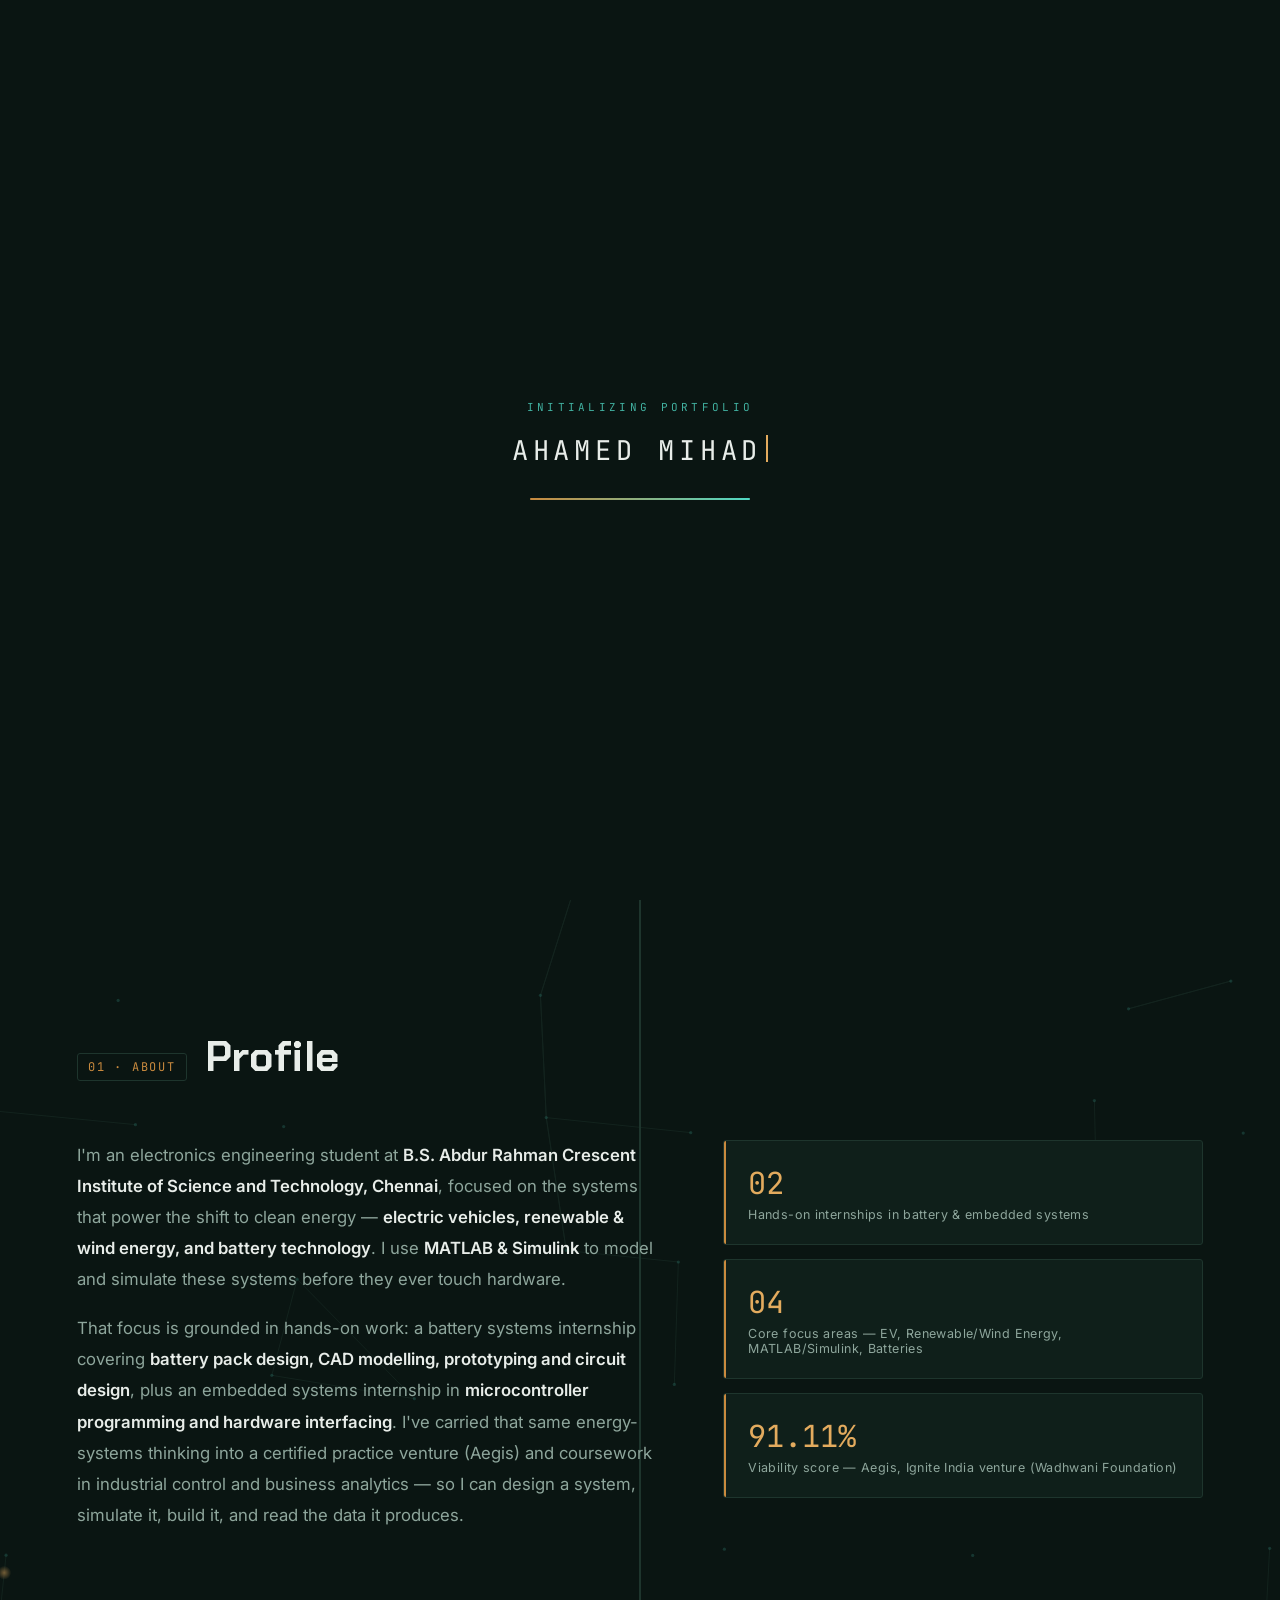
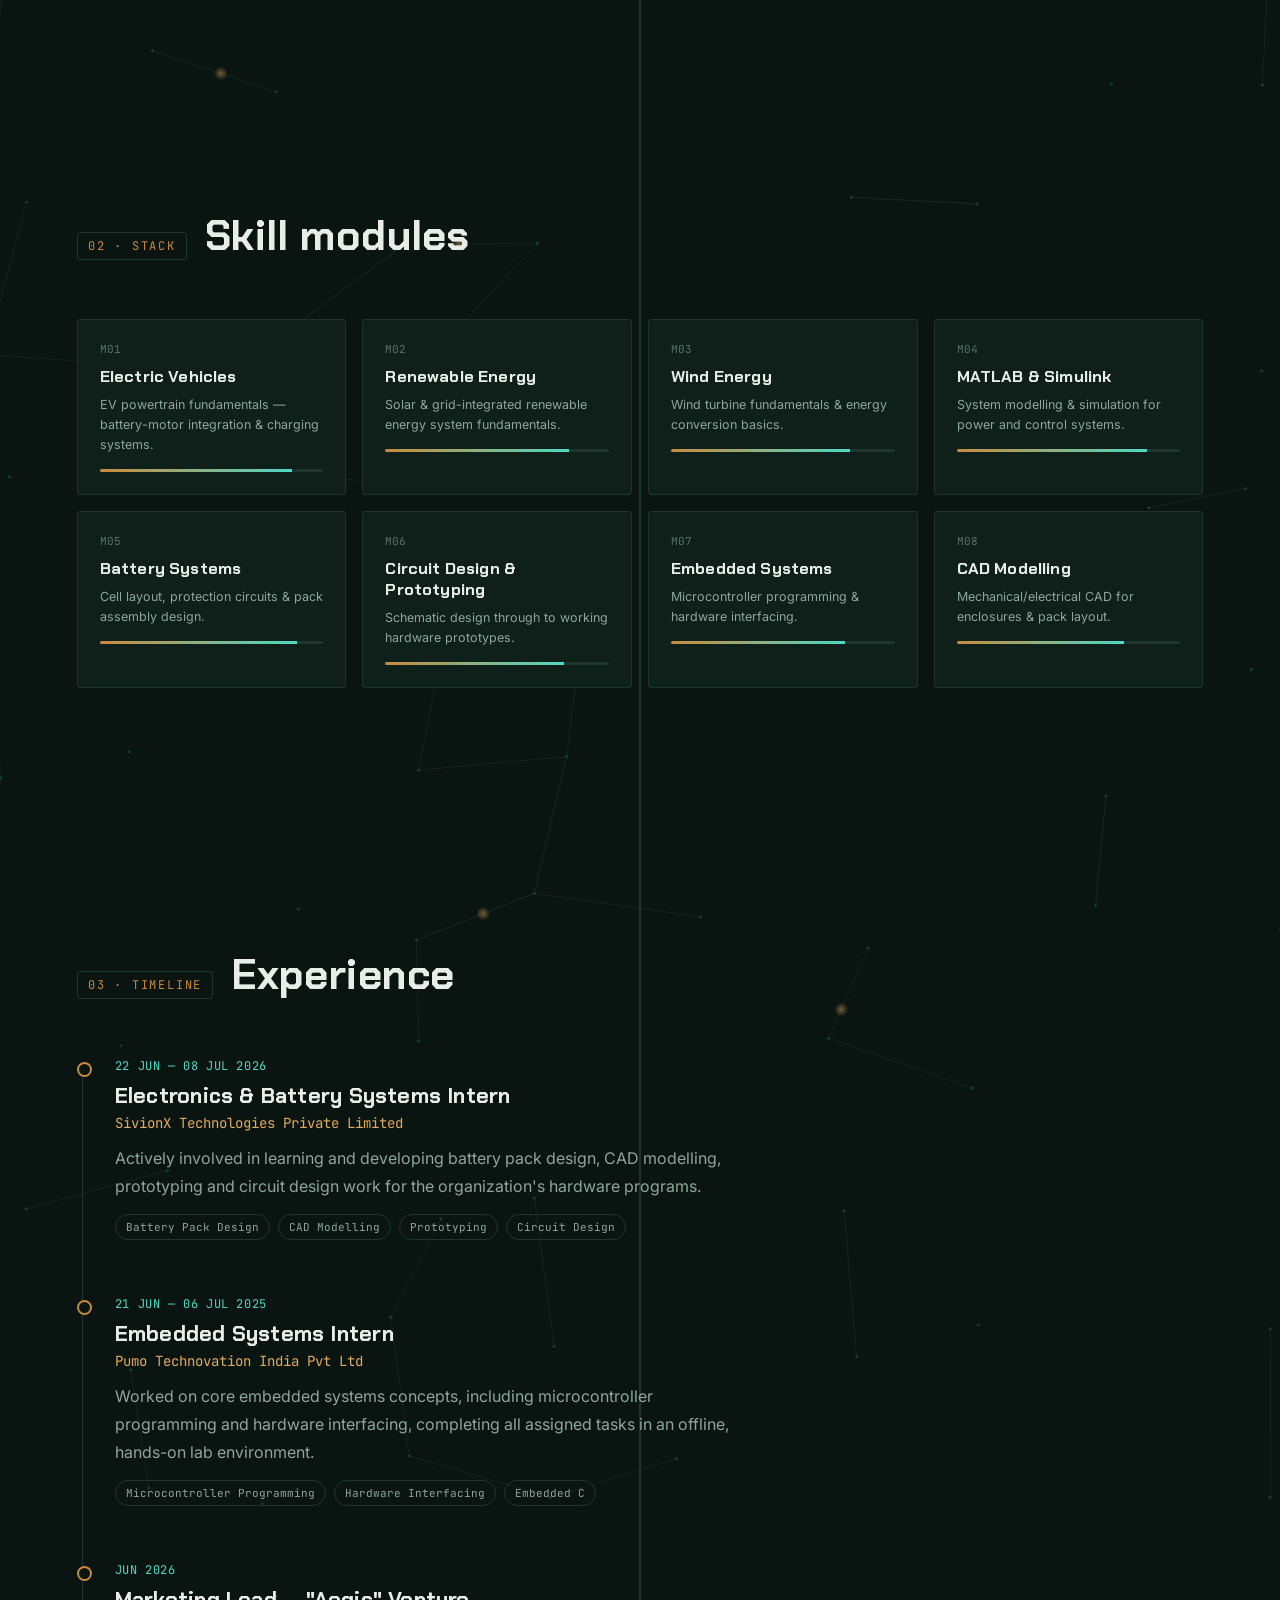
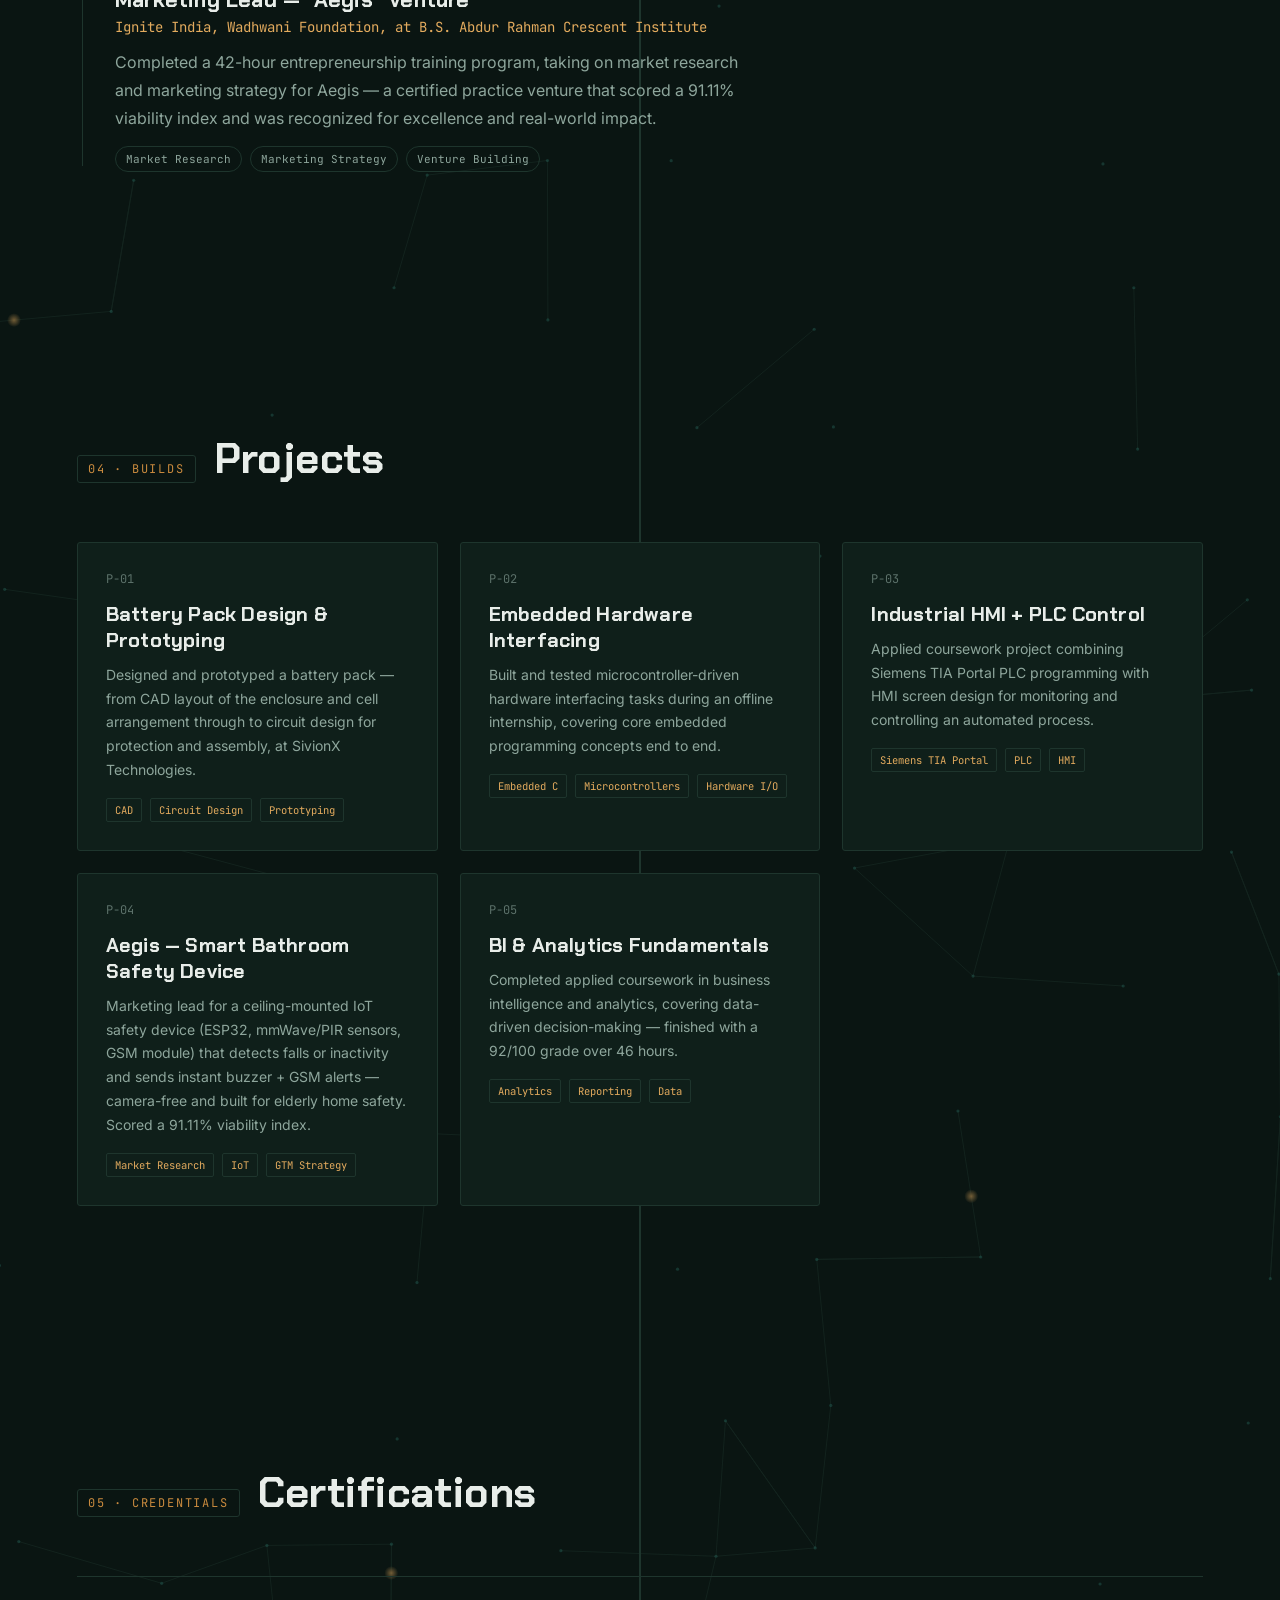
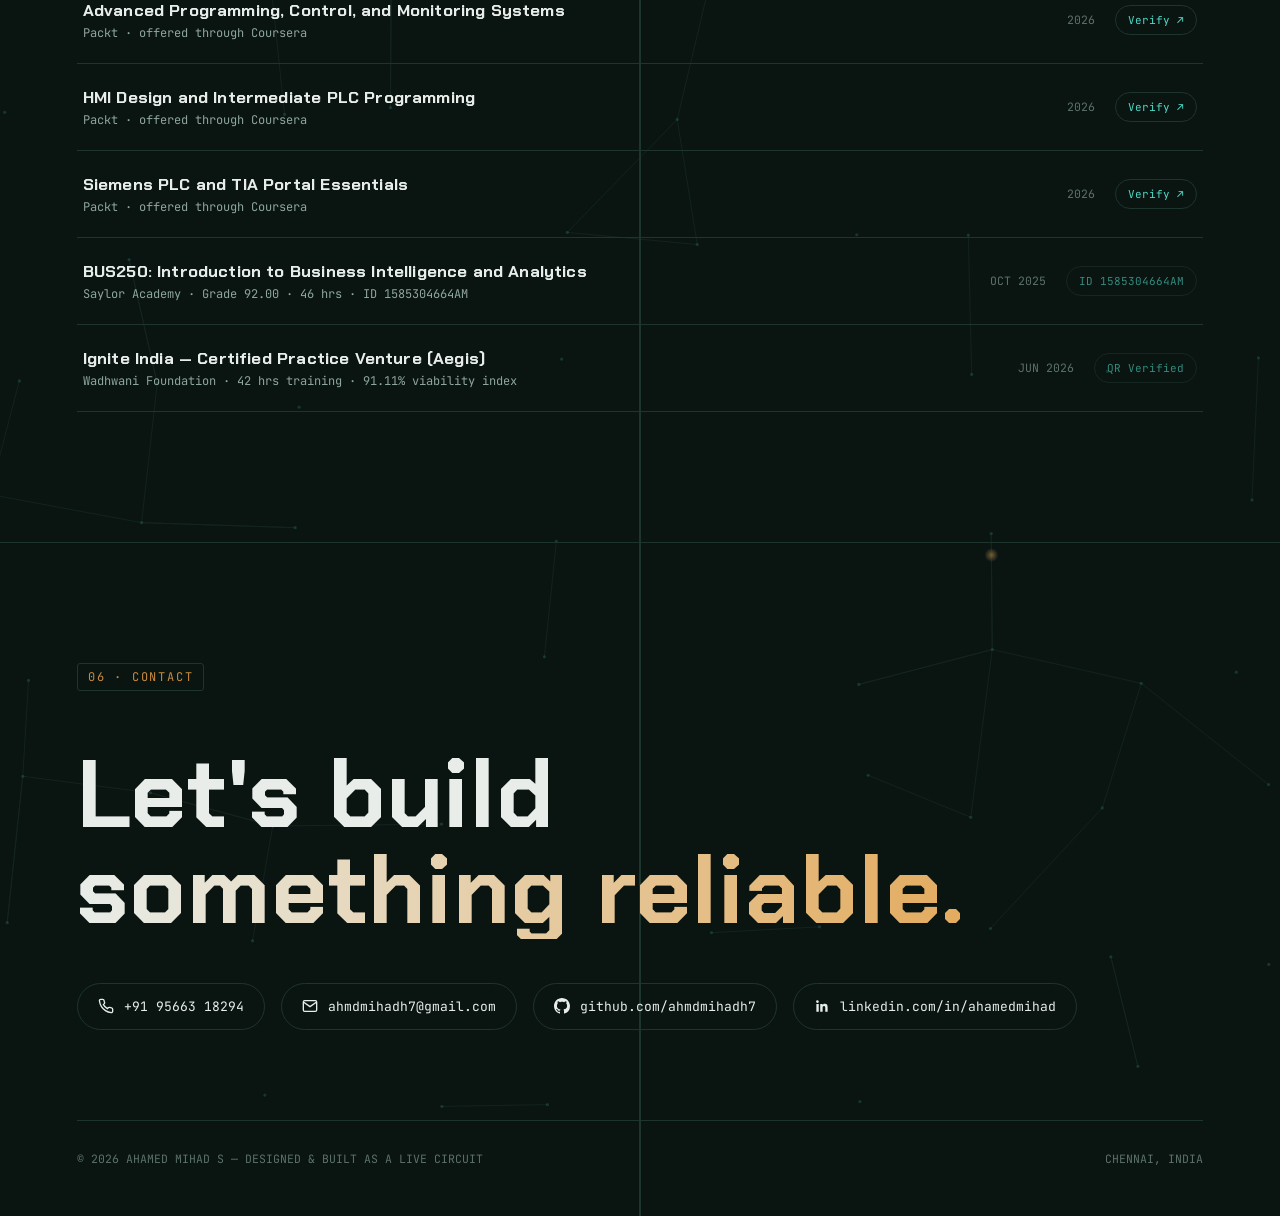
==== Ahamed Mihadh.html @ a57a9cdf "Initial portfolio" ====
<!DOCTYPE html>
<html lang="en">
<head>
<meta charset="UTF-8">
<meta name="viewport" content="width=device-width, initial-scale=1.0">
<title>Ahamed Mihad S — EV, Renewable Energy &amp; Battery Systems</title>
<style>
  @import url('https://fonts.googleapis.com/css2?family=Chakra+Petch:wght@400;500;600;700&family=JetBrains+Mono:wght@400;500;600&family=Inter:wght@400;500;600&display=swap');

  :root{
    --bg: #0a1512;
    --bg-panel: #0f1f1a;
    --bg-panel-2: #12241e;
    --line: #1e352d;
    --copper: #c98a3e;
    --copper-bright: #e3ab5e;
    --cyan: #4fd8c4;
    --text: #e8ede9;
    --text-muted: #8ea69c;
    --text-dim: #5c716a;
    --radius: 3px;
  }

  *{ box-sizing:border-box; margin:0; padding:0; }
  html{ scroll-behavior:smooth; }
  body{
    background:var(--bg);
    color:var(--text);
    font-family:'Inter', sans-serif;
    overflow-x:hidden;
    cursor:none;
    position:relative;
  }
  ::selection{ background:var(--copper); color:#0a1512; }

  @media (prefers-reduced-motion: reduce){
    *{ animation-duration:0.001ms !important; animation-iteration-count:1 !important; transition-duration:0.001ms !important; scroll-behavior:auto !important; }
  }

  a{ color:inherit; text-decoration:none; }
  body{ overflow-y:hidden; }
  body.loaded{ overflow-y:auto; }
  h1,h2,h3,h4{ font-family:'Chakra Petch', sans-serif; letter-spacing:0.01em; }
  .mono{ font-family:'JetBrains Mono', monospace; }

  /* ================= custom cursor ================= */
  #cursor-dot, #cursor-ring{
    position:fixed; top:0; left:0; pointer-events:none; z-index:9999;
    border-radius:50%;
    transform:translate(-50%,-50%);
  }
  #cursor-dot{ width:6px; height:6px; background:var(--copper-bright); box-shadow:0 0 8px var(--copper-bright); }
  #cursor-ring{
    width:32px; height:32px; border:1px solid var(--cyan);
    opacity:0.6; transition:width .25s ease, height .25s ease, border-color .25s ease, opacity .25s ease;
  }
  #cursor-ring.hover{ width:54px; height:54px; border-color:var(--copper-bright); opacity:0.9; }
  #cursor-ring::before, #cursor-ring::after{
    content:''; position:absolute; background:var(--cyan);
  }
  #cursor-ring::before{ width:6px; height:1px; top:50%; left:-9px; }
  #cursor-ring::after{ width:1px; height:6px; left:50%; top:-9px; }
  @media (hover:none){ #cursor-dot,#cursor-ring{ display:none; } body{ cursor:auto; } }

  /* ================= background circuit canvas ================= */
  #circuit-bg{
    position:fixed; inset:0; z-index:0; opacity:0.5;
  }
  .grain{
    position:fixed; inset:0; z-index:1; pointer-events:none; opacity:0.035;
    background-image:url("data:image/svg+xml,%3Csvg xmlns='http://www.w3.org/2000/svg' width='120' height='120'%3E%3Cfilter id='n'%3E%3CfeTurbulence type='fractalNoise' baseFrequency='0.9' numOctaves='2' stitchTiles='stitch'/%3E%3C/filter%3E%3Crect width='100%25' height='100%25' filter='url(%23n)'/%3E%3C/svg%3E");
  }

  /* vertical trace that runs the length of the page, pulses on scroll */
  #spine-wrap{
    position:absolute; left:50%; top:0; width:2px; height:100%;
    transform:translateX(-50%); z-index:2; pointer-events:none;
  }
  #spine{ width:100%; height:100%; background:linear-gradient(var(--line), var(--line)); position:relative; }
  #spine-pulse{
    position:absolute; left:50%; top:0; width:8px; height:120px;
    transform:translateX(-50%);
    background:linear-gradient(180deg, transparent, var(--cyan), transparent);
    box-shadow:0 0 20px 4px var(--cyan);
    opacity:0.85;
  }

  main{ position:relative; z-index:3; }

  /* ================= loader ================= */
  #loader{
    position:fixed; inset:0; z-index:10000;
    background:var(--bg);
    display:flex; flex-direction:column; align-items:center; justify-content:center;
    transition:opacity .6s ease, visibility .6s ease;
  }
  #loader.hide{ opacity:0; visibility:hidden; pointer-events:none; }
  #loader-eyebrow{
    font-family:'JetBrains Mono',monospace; font-size:11px; letter-spacing:0.3em;
    color:var(--cyan); text-transform:uppercase; margin-bottom:18px; opacity:.8;
  }
  #loader-text{
    font-family:'JetBrains Mono',monospace; font-size:clamp(1.2rem,4vw,1.7rem);
    letter-spacing:0.18em; color:var(--text); min-height:1.4em;
  }
  #loader-text::after{
    content:''; display:inline-block; width:2px; height:1em; margin-left:4px;
    background:var(--copper-bright); vertical-align:-2px;
    animation:blink 0.9s step-end infinite;
  }
  @keyframes blink{ 50%{ opacity:0; } }
  #loader-bar{ width:220px; height:2px; background:var(--line); margin-top:28px; position:relative; overflow:hidden; border-radius:2px; }
  #loader-bar span{
    position:absolute; left:0; top:0; height:100%; width:0%;
    background:linear-gradient(90deg, var(--copper), var(--cyan));
    transition:width 1.4s cubic-bezier(.4,0,.2,1);
  }

  /* ================= header ================= */
  header{
    position:fixed; top:0; left:0; right:0; z-index:100;
    display:flex; align-items:center; justify-content:space-between;
    padding:18px 5vw;
    background:rgba(10,21,18,0.75);
    backdrop-filter:blur(10px);
    border-bottom:1px solid var(--line);
  }
  .header-left{ display:flex; align-items:center; gap:24px; }
  .logo{ display:flex; align-items:center; gap:10px; font-family:'JetBrains Mono',monospace; font-size:15px; letter-spacing:0.05em; }
  .logo-node{
    width:12px; height:12px; border-radius:50%;
    border:1.5px solid var(--copper-bright);
    position:relative;
  }
  .logo-node::after{
    content:''; position:absolute; inset:3px; border-radius:50%; background:var(--copper-bright);
    animation:pulse-node 2.4s ease-in-out infinite;
  }
  @keyframes pulse-node{ 0%,100%{ opacity:1; transform:scale(1);} 50%{ opacity:0.3; transform:scale(0.6);} }
  .logo b{ color:var(--copper-bright); font-weight:600; }

  .head-icons{ display:flex; align-items:center; gap:12px; padding-left:22px; border-left:1px solid var(--line); }
  .head-icons a{
    width:30px; height:30px; border:1px solid var(--line); border-radius:50%;
    display:flex; align-items:center; justify-content:center;
    color:var(--text-muted); transition:border-color .3s ease, color .3s ease, transform .3s ease;
  }
  .head-icons a svg{ width:14px; height:14px; }
  .head-icons a:hover{ border-color:var(--copper-bright); color:var(--copper-bright); transform:translateY(-2px); }
  @media (max-width:640px){ .head-icons{ padding-left:12px; gap:8px; } .head-icons a{ width:26px; height:26px; } }

  nav ul{ list-style:none; display:flex; gap:34px; }
  nav a{
    font-family:'JetBrains Mono', monospace; font-size:12px; letter-spacing:0.08em;
    text-transform:uppercase; color:var(--text-muted); position:relative; padding:6px 2px 8px;
    transition:color .3s ease;
  }
  nav a::before{ content:'0' attr(data-n) ' / '; color:var(--copper); margin-right:2px; transition:color .3s ease; }
  nav a::after{
    content:''; position:absolute; left:0; bottom:0; width:0; height:1px; background:var(--cyan);
    transition:width .3s ease;
  }
  nav a:hover{ color:var(--text); }
  nav a:hover::after{ width:100%; }
  nav a.active{ color:var(--copper-bright); }
  nav a.active::before{ color:var(--cyan); }
  nav a.active::after{ width:100%; background:var(--copper-bright); box-shadow:0 0 8px var(--copper-bright); }

  /* ---- mobile nav ---- */
  #nav-toggle{
    display:none; width:38px; height:38px; border:1px solid var(--line); border-radius:50%;
    align-items:center; justify-content:center; background:transparent; flex:none;
    flex-direction:column; gap:5px; cursor:pointer; position:relative; z-index:101;
  }
  #nav-toggle span{
    display:block; width:15px; height:1.5px; background:var(--text);
    transition:transform .3s ease, opacity .3s ease;
  }
  #nav-toggle.open span:nth-child(1){ transform:translateY(6.5px) rotate(45deg); }
  #nav-toggle.open span:nth-child(2){ opacity:0; }
  #nav-toggle.open span:nth-child(3){ transform:translateY(-6.5px) rotate(-45deg); }
  @media (max-width:900px){
    nav{
      display:block; position:fixed; inset:0; top:0; left:0; width:100%; height:100vh;
      background:rgba(10,21,18,0.98); backdrop-filter:blur(14px);
      display:flex; align-items:center; justify-content:center;
      opacity:0; visibility:hidden; transform:translateY(-8px);
      transition:opacity .35s ease, visibility .35s ease, transform .35s ease;
      z-index:99;
    }
    nav.open{ opacity:1; visibility:visible; transform:translateY(0); }
    nav ul{ flex-direction:column; align-items:center; gap:30px; }
    nav a{ font-size:15px; }
    #nav-toggle{ display:flex; }
  }

  /* ================= back-to-top toggle ================= */
  #to-top{
    position:fixed; right:26px; bottom:26px; z-index:200;
    width:46px; height:46px; border-radius:50%;
    background:var(--bg-panel); border:1px solid var(--line);
    display:flex; align-items:center; justify-content:center;
    opacity:0; pointer-events:none; transform:translateY(12px);
    transition:opacity .35s ease, transform .35s ease, border-color .3s ease, background .3s ease;
  }
  #to-top.show{ opacity:1; pointer-events:auto; transform:translateY(0); }
  #to-top:hover{ border-color:var(--copper-bright); background:var(--bg-panel-2); transform:translateY(-3px); }
  #to-top svg{ width:18px; height:18px; }

  /* ================= hero ================= */
  .hero{
    min-height:100vh; display:flex; flex-direction:column; align-items:center; justify-content:center;
    padding:0 6vw; position:relative; text-align:center;
  }
  .eyebrow{
    font-family:'JetBrains Mono', monospace; font-size:12px; letter-spacing:0.25em;
    color:var(--cyan); text-transform:uppercase; margin-bottom:22px;
    display:flex; align-items:center; justify-content:center; gap:10px;
  }
  .eyebrow::before{ content:''; width:28px; height:1px; background:var(--cyan); }

  .hero h1{
    font-size:clamp(2.6rem, 7vw, 6.2rem); line-height:0.98; font-weight:700;
    overflow:hidden;
  }
  .hero h1 .line{ display:block; overflow:hidden; }
  .hero h1 span{ display:inline-block; transform:translateY(110%); }
  body.loaded .hero h1 span{ animation:rise .9s cubic-bezier(.2,.9,.25,1) forwards; }
  body.loaded .hero h1 .line:nth-child(1) span{ animation-delay:.1s; }
  body.loaded .hero h1 .line:nth-child(2) span{ animation-delay:.22s; }
  .hero h1 .line:nth-child(2) span{ color:var(--copper-bright); }
  @keyframes rise{ to{ transform:translateY(0); } }

  .hero .tagline{
    margin:26px auto 0; font-size:clamp(1rem,2vw,1.3rem); color:var(--text-muted); max-width:600px;
    font-weight:400; opacity:0;
  }
  body.loaded .hero .tagline{ animation:fadeUp .8s ease forwards; animation-delay:.6s; }
  @keyframes fadeUp{ from{opacity:0; transform:translateY(14px);} to{opacity:1; transform:translateY(0);} }

  .hero-links{ margin-top:40px; display:flex; gap:16px; flex-wrap:wrap; justify-content:center; opacity:0; }
  body.loaded .hero-links{ animation:fadeUp .8s ease forwards; animation-delay:.85s; }
  .btn{
    font-family:'JetBrains Mono', monospace; font-size:12.5px; letter-spacing:0.06em;
    padding:13px 24px; border-radius:var(--radius); position:relative; overflow:hidden;
    border:1px solid var(--line); text-transform:uppercase;
  }
  .btn.primary{ background:var(--copper); color:#0a1512; border-color:var(--copper); font-weight:600; }
  .btn.primary:hover{ background:var(--copper-bright); }
  .btn.ghost{ color:var(--text); }
  .btn.ghost:hover{ border-color:var(--cyan); color:var(--cyan); }

  /* ================= section shell ================= */
  section{ padding:130px 6vw; position:relative; }
  .section-head{ display:flex; align-items:baseline; gap:18px; margin-bottom:56px; }
  .section-head .tag{
    font-family:'JetBrains Mono',monospace; color:var(--copper); font-size:12px; letter-spacing:0.15em;
    border:1px solid var(--line); padding:5px 10px; border-radius:var(--radius);
  }
  .section-head h2{ font-size:clamp(1.7rem,3.4vw,2.6rem); }

  .reveal{ opacity:0; transform:translateY(28px); transition:opacity .7s ease, transform .7s ease; }
  .reveal.in{ opacity:1; transform:translateY(0); }

  /* ================= about ================= */
  .about-grid{ display:grid; grid-template-columns:1.1fr 0.9fr; gap:60px; align-items:start; }
  @media (max-width:860px){ .about-grid{ grid-template-columns:1fr; } }
  .about-grid p{ color:var(--text-muted); font-size:1.05rem; line-height:1.85; margin-bottom:18px; }
  .about-grid strong{ color:var(--text); font-weight:600; }

  .stat-card{
    background:var(--bg-panel); border:1px solid var(--line); border-radius:var(--radius);
    padding:22px 24px; margin-bottom:14px; position:relative; overflow:hidden;
  }
  .stat-card::before{
    content:''; position:absolute; top:0; left:0; width:2px; height:100%; background:var(--copper);
  }
  .stat-card .n{ font-family:'JetBrains Mono',monospace; font-size:1.9rem; color:var(--copper-bright); }
  .stat-card .l{ font-size:12.5px; color:var(--text-muted); letter-spacing:0.03em; margin-top:4px; }

  /* ================= skills ================= */
  .skills-grid{ display:grid; grid-template-columns:repeat(auto-fill, minmax(260px,1fr)); gap:16px; }
  .skill-mod{
    background:var(--bg-panel); border:1px solid var(--line); border-radius:var(--radius);
    padding:22px; transition:border-color .3s ease, transform .3s ease, background .3s ease;
    position:relative;
  }
  .skill-mod:hover{ border-color:var(--copper); transform:translateY(-4px); background:var(--bg-panel-2); }
  .skill-mod .idx{ font-family:'JetBrains Mono',monospace; font-size:11px; color:var(--text-dim); }
  .skill-mod h4{ font-size:1.02rem; margin:10px 0 8px; }
  .skill-mod p{ font-size:12.5px; color:var(--text-muted); line-height:1.6; }
  .skill-mod .bar{ margin-top:14px; height:3px; background:var(--line); border-radius:2px; overflow:hidden; }
  .skill-mod .bar span{ display:block; height:100%; background:linear-gradient(90deg, var(--copper), var(--cyan)); width:0%; transition:width 1.1s ease; }
  .skill-mod.in .bar span{ width:var(--w); }

  /* ================= timeline (experience) ================= */
  .timeline{ position:relative; padding-left:38px; }
  .timeline::before{ content:''; position:absolute; left:5px; top:6px; bottom:6px; width:1px; background:var(--line); }
  .tl-item{ position:relative; padding-bottom:56px; }
  .tl-item:last-child{ padding-bottom:0; }
  .tl-item::before{
    content:''; position:absolute; left:-38px; top:4px; width:11px; height:11px; border-radius:50%;
    background:var(--bg); border:2px solid var(--copper); z-index:2;
  }
  .tl-item.in::before{ animation:node-fire .6s ease forwards; }
  @keyframes node-fire{ 50%{ box-shadow:0 0 0 6px rgba(201,138,62,0.25);} 100%{ box-shadow:0 0 0 0 rgba(201,138,62,0);} }
  .tl-date{ font-family:'JetBrains Mono',monospace; font-size:12px; color:var(--cyan); letter-spacing:0.05em; }
  .tl-item h3{ font-size:1.35rem; margin:8px 0 4px; }
  .tl-item .org{ color:var(--copper-bright); font-size:14px; margin-bottom:12px; font-family:'JetBrains Mono',monospace; }
  .tl-item p{ color:var(--text-muted); line-height:1.75; max-width:640px; }
  .chips{ display:flex; gap:8px; flex-wrap:wrap; margin-top:14px; }
  .chip{
    font-family:'JetBrains Mono',monospace; font-size:11px; padding:5px 10px; border:1px solid var(--line);
    border-radius:20px; color:var(--text-muted);
  }

  /* ================= projects ================= */
  .proj-grid{ display:grid; grid-template-columns:repeat(auto-fit, minmax(300px,1fr)); gap:22px; }
  .proj-card{
    background:var(--bg-panel); border:1px solid var(--line); border-radius:var(--radius);
    padding:28px; position:relative; overflow:hidden; transition:transform .35s ease, border-color .35s ease;
  }
  .proj-card::after{
    content:''; position:absolute; inset:0; opacity:0; background:radial-gradient(240px circle at var(--mx,50%) var(--my,50%), rgba(79,216,196,0.10), transparent 60%);
    transition:opacity .3s ease; pointer-events:none;
  }
  .proj-card:hover{ transform:translateY(-6px); border-color:var(--cyan); }
  .proj-card:hover::after{ opacity:1; }
  .proj-num{ font-family:'JetBrains Mono',monospace; font-size:12px; color:var(--text-dim); }
  .proj-card h3{ font-size:1.25rem; margin:14px 0 10px; }
  .proj-card p{ color:var(--text-muted); font-size:14px; line-height:1.7; margin-bottom:16px; }
  .proj-tags{ display:flex; gap:8px; flex-wrap:wrap; }
  .proj-tags span{ font-family:'JetBrains Mono',monospace; font-size:10.5px; color:var(--copper-bright); border:1px solid var(--line); padding:4px 8px; border-radius:2px; }

  /* ================= certifications ================= */
  .cert-list{ display:flex; flex-direction:column; border-top:1px solid var(--line); }
  .cert-row{
    display:grid; grid-template-columns:1fr auto auto; gap:20px; align-items:center;
    padding:22px 6px; border-bottom:1px solid var(--line);
    transition:padding-left .3s ease, background .3s ease;
  }
  .cert-row:hover{ padding-left:16px; background:rgba(79,216,196,0.03); }
  .cert-row h4{ font-size:1.05rem; }
  .cert-row .issuer{ font-family:'JetBrains Mono',monospace; font-size:12px; color:var(--text-muted); margin-top:4px; }
  .cert-row .meta{ font-family:'JetBrains Mono',monospace; font-size:11.5px; color:var(--text-dim); white-space:nowrap; }
  .cert-row .verify{ font-family:'JetBrains Mono',monospace; font-size:11px; color:var(--cyan); border:1px solid var(--line); padding:7px 12px; border-radius:20px; white-space:nowrap; }
  .cert-row .verify:hover{ border-color:var(--cyan); }
  @media (max-width:700px){ .cert-row{ grid-template-columns:1fr; row-gap:10px; } }

  /* ================= contact / footer ================= */
  footer{
    padding:120px 6vw 50px; position:relative; border-top:1px solid var(--line);
    overflow:hidden;
  }
  footer .big{
    font-size:clamp(2.2rem,8vw,6rem); font-weight:700; line-height:1;
  }
  footer .big span{ display:inline-block; background:linear-gradient(90deg, var(--text), var(--copper-bright), var(--cyan), var(--text)); background-size:300% 100%; -webkit-background-clip:text; background-clip:text; color:transparent; animation:shimmer 6s linear infinite; }
  @keyframes shimmer{ to{ background-position:-300% 0; } }

  .contact-grid{ display:flex; flex-wrap:wrap; gap:16px; margin:44px 0 90px; }
  .contact-pill{
    display:flex; align-items:center; gap:10px; padding:14px 20px;
    border:1px solid var(--line); border-radius:30px; font-family:'JetBrains Mono',monospace; font-size:13px;
    transition:border-color .3s ease, transform .3s ease;
  }
  .contact-pill:hover{ border-color:var(--copper); transform:translateY(-3px); }
  .contact-pill .ic{ width:16px; height:16px; flex:none; }

  .foot-bottom{ display:flex; justify-content:space-between; align-items:center; flex-wrap:wrap; gap:16px; padding-top:30px; border-top:1px solid var(--line); }
  .foot-bottom p{ font-family:'JetBrains Mono',monospace; font-size:11.5px; color:var(--text-dim); }

  @media (max-width:480px){
    header{ padding:14px 5vw; }
    section{ padding:90px 6vw; }
    .about-grid{ gap:36px; }
    footer{ padding:90px 6vw 40px; }
  }

  ::-webkit-scrollbar{ width:8px; }
  ::-webkit-scrollbar-track{ background:var(--bg); }
  ::-webkit-scrollbar-thumb{ background:var(--line); border-radius:4px; }
</style>
</head>
<body>

<div id="loader">
  <div id="loader-eyebrow">Initializing Portfolio</div>
  <div id="loader-text"></div>
  <div id="loader-bar"><span id="loader-bar-fill"></span></div>
</div>

<div id="cursor-dot"></div>
<div id="cursor-ring"></div>
<canvas id="circuit-bg"></canvas>
<div class="grain"></div>
<div id="spine-wrap"><div id="spine"><div id="spine-pulse"></div></div></div>

<header>
  <div class="header-left">
    <div class="logo"><span class="logo-node"></span><b>AM</b></div>
    <div class="head-icons">
      <a href="https://github.com/ahmdmihadh7" target="_blank" rel="noopener" title="GitHub"><svg viewBox="0 0 24 24" fill="currentColor"><path d="M12 0C5.37 0 0 5.37 0 12c0 5.31 3.435 9.795 8.205 11.385.6.105.825-.255.825-.57 0-.285-.015-1.23-.015-2.235-3.015.555-3.795-.735-4.035-1.41-.135-.345-.72-1.41-1.23-1.695-.42-.225-1.02-.78-.015-.795.945-.015 1.62.87 1.845 1.23 1.08 1.815 2.805 1.305 3.495.99.105-.78.42-1.305.765-1.605-2.67-.3-5.46-1.335-5.46-5.925 0-1.305.465-2.385 1.23-3.225-.12-.3-.54-1.53.12-3.18 0 0 1.005-.315 3.3 1.23.96-.27 1.98-.405 3-.405s2.04.135 3 .405c2.295-1.56 3.3-1.23 3.3-1.23.66 1.65.24 2.88.12 3.18.765.84 1.23 1.905 1.23 3.225 0 4.605-2.805 5.625-5.475 5.925.435.375.81 1.095.81 2.22 0 1.605-.015 2.895-.015 3.3 0 .315.225.69.825.57A12.02 12.02 0 0024 12c0-6.63-5.37-12-12-12z"/></svg></a>
      <a href="https://www.linkedin.com/in/ahamedmihad" target="_blank" rel="noopener" title="LinkedIn"><svg viewBox="0 0 24 24" fill="currentColor"><path d="M20.45 20.45h-3.56v-5.57c0-1.33-.02-3.04-1.85-3.04-1.85 0-2.14 1.45-2.14 2.94v5.67H9.34V9h3.41v1.56h.05c.48-.9 1.64-1.85 3.37-1.85 3.6 0 4.27 2.37 4.27 5.45v6.29zM5.34 7.43a2.07 2.07 0 1 1 0-4.13 2.07 2.07 0 0 1 0 4.13zM7.12 20.45H3.56V9h3.56v11.45z"/></svg></a>
      <a href="mailto:ahmdmihadh7@gmail.com" title="Email"><svg viewBox="0 0 24 24" fill="none" stroke="currentColor" stroke-width="2"><path d="M22 6l-10 7L2 6"/><rect x="2" y="4" width="20" height="16" rx="2"/></svg></a>
      <a href="tel:+919566318294" title="Call"><svg viewBox="0 0 24 24" fill="none" stroke="currentColor" stroke-width="2"><path d="M22 16.92v3a2 2 0 0 1-2.18 2 19.79 19.79 0 0 1-8.63-3.07 19.5 19.5 0 0 1-6-6 19.79 19.79 0 0 1-3.07-8.67A2 2 0 0 1 4.11 2h3a2 2 0 0 1 2 1.72c.127.96.361 1.903.7 2.81a2 2 0 0 1-.45 2.11L8.09 9.91a16 16 0 0 0 6 6l1.27-1.27a2 2 0 0 1 2.11-.45c.907.339 1.85.573 2.81.7A2 2 0 0 1 22 16.92z"/></svg></a>
    </div>
  </div>
  <nav>
    <ul>
      <li><a href="#about" data-n="1">About</a></li>
      <li><a href="#skills" data-n="2">Skills</a></li>
      <li><a href="#experience" data-n="3">Experience</a></li>
      <li><a href="#projects" data-n="4">Projects</a></li>
      <li><a href="#certs" data-n="5">Certifications</a></li>
      <li><a href="#contact" data-n="6">Contact</a></li>
    </ul>
  </nav>
  <button id="nav-toggle" aria-label="Toggle menu" aria-expanded="false"><span></span><span></span><span></span></button>
</header>

<main>

  <section class="hero">
    <div class="eyebrow">EV · Renewable &amp; Wind Energy · Battery Systems · Chennai, India</div>
    <h1>
      <span class="line"><span>Ahamed</span></span>
      <span class="line"><span>Mihad S</span></span>
    </h1>
    <p class="tagline">I work on electric vehicle and battery systems, renewable &amp; wind energy fundamentals, and MATLAB/Simulink modelling — turning power-system concepts into simulated, testable, working hardware.</p>
    <div class="hero-links">
      <a class="btn primary" href="#contact">Get in touch</a>
      <a class="btn ghost" href="#projects">View projects</a>
    </div>
  </section>

  <section id="about">
    <div class="section-head"><span class="tag">01 · ABOUT</span><h2>Profile</h2></div>
    <div class="about-grid">
      <div class="reveal">
        <p>I'm an electronics engineering student at <strong>B.S. Abdur Rahman Crescent Institute of Science and Technology, Chennai</strong>, focused on the systems that power the shift to clean energy — <strong>electric vehicles, renewable &amp; wind energy, and battery technology</strong>. I use <strong>MATLAB &amp; Simulink</strong> to model and simulate these systems before they ever touch hardware.</p>
        <p>That focus is grounded in hands-on work: a battery systems internship covering <strong>battery pack design, CAD modelling, prototyping and circuit design</strong>, plus an embedded systems internship in <strong>microcontroller programming and hardware interfacing</strong>. I've carried that same energy-systems thinking into a certified practice venture (Aegis) and coursework in industrial control and business analytics — so I can design a system, simulate it, build it, and read the data it produces.</p>
      </div>
      <div class="reveal">
        <div class="stat-card"><div class="n mono">02</div><div class="l">Hands-on internships in battery &amp; embedded systems</div></div>
        <div class="stat-card"><div class="n mono">04</div><div class="l">Core focus areas — EV, Renewable/Wind Energy, MATLAB/Simulink, Batteries</div></div>
        <div class="stat-card"><div class="n mono">91.11%</div><div class="l">Viability score — Aegis, Ignite India venture (Wadhwani Foundation)</div></div>
      </div>
    </div>
  </section>

  <section id="skills">
    <div class="section-head"><span class="tag">02 · STACK</span><h2>Skill modules</h2></div>
    <div class="skills-grid">
      <div class="skill-mod reveal" style="--w:86%"><div class="idx mono">M01</div><h4>Electric Vehicles</h4><p>EV powertrain fundamentals — battery-motor integration &amp; charging systems.</p><div class="bar"><span></span></div></div>
      <div class="skill-mod reveal" style="--w:82%"><div class="idx mono">M02</div><h4>Renewable Energy</h4><p>Solar &amp; grid-integrated renewable energy system fundamentals.</p><div class="bar"><span></span></div></div>
      <div class="skill-mod reveal" style="--w:80%"><div class="idx mono">M03</div><h4>Wind Energy</h4><p>Wind turbine fundamentals &amp; energy conversion basics.</p><div class="bar"><span></span></div></div>
      <div class="skill-mod reveal" style="--w:85%"><div class="idx mono">M04</div><h4>MATLAB &amp; Simulink</h4><p>System modelling &amp; simulation for power and control systems.</p><div class="bar"><span></span></div></div>
      <div class="skill-mod reveal" style="--w:88%"><div class="idx mono">M05</div><h4>Battery Systems</h4><p>Cell layout, protection circuits &amp; pack assembly design.</p><div class="bar"><span></span></div></div>
      <div class="skill-mod reveal" style="--w:80%"><div class="idx mono">M06</div><h4>Circuit Design &amp; Prototyping</h4><p>Schematic design through to working hardware prototypes.</p><div class="bar"><span></span></div></div>
      <div class="skill-mod reveal" style="--w:78%"><div class="idx mono">M07</div><h4>Embedded Systems</h4><p>Microcontroller programming &amp; hardware interfacing.</p><div class="bar"><span></span></div></div>
      <div class="skill-mod reveal" style="--w:75%"><div class="idx mono">M08</div><h4>CAD Modelling</h4><p>Mechanical/electrical CAD for enclosures &amp; pack layout.</p><div class="bar"><span></span></div></div>
    </div>
  </section>

  <section id="experience">
    <div class="section-head"><span class="tag">03 · TIMELINE</span><h2>Experience</h2></div>
    <div class="timeline">
      <div class="tl-item reveal">
        <div class="tl-date mono">22 JUN — 08 JUL 2026</div>
        <h3>Electronics &amp; Battery Systems Intern</h3>
        <div class="org">SivionX Technologies Private Limited</div>
        <p>Actively involved in learning and developing battery pack design, CAD modelling, prototyping and circuit design work for the organization's hardware programs.</p>
        <div class="chips"><span class="chip">Battery Pack Design</span><span class="chip">CAD Modelling</span><span class="chip">Prototyping</span><span class="chip">Circuit Design</span></div>
      </div>
      <div class="tl-item reveal">
        <div class="tl-date mono">21 JUN — 06 JUL 2025</div>
        <h3>Embedded Systems Intern</h3>
        <div class="org">Pumo Technovation India Pvt Ltd</div>
        <p>Worked on core embedded systems concepts, including microcontroller programming and hardware interfacing, completing all assigned tasks in an offline, hands-on lab environment.</p>
        <div class="chips"><span class="chip">Microcontroller Programming</span><span class="chip">Hardware Interfacing</span><span class="chip">Embedded C</span></div>
      </div>
      <div class="tl-item reveal">
        <div class="tl-date mono">JUN 2026</div>
        <h3>Marketing Lead — "Aegis" Venture</h3>
        <div class="org">Ignite India, Wadhwani Foundation, at B.S. Abdur Rahman Crescent Institute</div>
        <p>Completed a 42-hour entrepreneurship training program, taking on market research and marketing strategy for Aegis — a certified practice venture that scored a 91.11% viability index and was recognized for excellence and real-world impact.</p>
        <div class="chips"><span class="chip">Market Research</span><span class="chip">Marketing Strategy</span><span class="chip">Venture Building</span></div>
      </div>
    </div>
  </section>

  <section id="projects">
    <div class="section-head"><span class="tag">04 · BUILDS</span><h2>Projects</h2></div>
    <div class="proj-grid">
      <div class="proj-card reveal" data-tilt>
        <div class="proj-num mono">P-01</div>
        <h3>Battery Pack Design &amp; Prototyping</h3>
        <p>Designed and prototyped a battery pack — from CAD layout of the enclosure and cell arrangement through to circuit design for protection and assembly, at SivionX Technologies.</p>
        <div class="proj-tags"><span>CAD</span><span>Circuit Design</span><span>Prototyping</span></div>
      </div>
      <div class="proj-card reveal" data-tilt>
        <div class="proj-num mono">P-02</div>
        <h3>Embedded Hardware Interfacing</h3>
        <p>Built and tested microcontroller-driven hardware interfacing tasks during an offline internship, covering core embedded programming concepts end to end.</p>
        <div class="proj-tags"><span>Embedded C</span><span>Microcontrollers</span><span>Hardware I/O</span></div>
      </div>
      <div class="proj-card reveal" data-tilt>
        <div class="proj-num mono">P-03</div>
        <h3>Industrial HMI + PLC Control</h3>
        <p>Applied coursework project combining Siemens TIA Portal PLC programming with HMI screen design for monitoring and controlling an automated process.</p>
        <div class="proj-tags"><span>Siemens TIA Portal</span><span>PLC</span><span>HMI</span></div>
      </div>
      <div class="proj-card reveal" data-tilt>
        <div class="proj-num mono">P-04</div>
        <h3>Aegis — Smart Bathroom Safety Device</h3>
        <p>Marketing lead for a ceiling-mounted IoT safety device (ESP32, mmWave/PIR sensors, GSM module) that detects falls or inactivity and sends instant buzzer + GSM alerts — camera-free and built for elderly home safety. Scored a 91.11% viability index.</p>
        <div class="proj-tags"><span>Market Research</span><span>IoT</span><span>GTM Strategy</span></div>
      </div>
      <div class="proj-card reveal" data-tilt>
        <div class="proj-num mono">P-05</div>
        <h3>BI &amp; Analytics Fundamentals</h3>
        <p>Completed applied coursework in business intelligence and analytics, covering data-driven decision-making — finished with a 92/100 grade over 46 hours.</p>
        <div class="proj-tags"><span>Analytics</span><span>Reporting</span><span>Data</span></div>
      </div>
    </div>
  </section>

  <section id="certs">
    <div class="section-head"><span class="tag">05 · CREDENTIALS</span><h2>Certifications</h2></div>
    <div class="cert-list">
      <div class="cert-row reveal">
        <div><h4>Advanced Programming, Control, and Monitoring Systems</h4><div class="issuer">Packt · offered through Coursera</div></div>
        <div class="meta mono">2026</div>
        <a class="verify" href="https://coursera.org/verify/8HPXSBF4J1U9" target="_blank" rel="noopener">Verify ↗</a>
      </div>
      <div class="cert-row reveal">
        <div><h4>HMI Design and Intermediate PLC Programming</h4><div class="issuer">Packt · offered through Coursera</div></div>
        <div class="meta mono">2026</div>
        <a class="verify" href="https://coursera.org/verify/BNOV9K74PQTW" target="_blank" rel="noopener">Verify ↗</a>
      </div>
      <div class="cert-row reveal">
        <div><h4>Siemens PLC and TIA Portal Essentials</h4><div class="issuer">Packt · offered through Coursera</div></div>
        <div class="meta mono">2026</div>
        <a class="verify" href="https://coursera.org/verify/SSPNS70Z3UQ3" target="_blank" rel="noopener">Verify ↗</a>
      </div>
      <div class="cert-row reveal">
        <div><h4>BUS250: Introduction to Business Intelligence and Analytics</h4><div class="issuer">Saylor Academy · Grade 92.00 · 46 hrs · ID 1585304664AM</div></div>
        <div class="meta mono">OCT 2025</div>
        <span class="verify" style="opacity:.6;cursor:default;">ID 1585304664AM</span>
      </div>
      <div class="cert-row reveal">
        <div><h4>Ignite India — Certified Practice Venture (Aegis)</h4><div class="issuer">Wadhwani Foundation · 42 hrs training · 91.11% viability index</div></div>
        <div class="meta mono">JUN 2026</div>
        <span class="verify" style="opacity:.6;cursor:default;">QR Verified</span>
      </div>
    </div>
  </section>

  <footer id="contact">
    <div class="section-head"><span class="tag">06 · CONTACT</span></div>
    <h2 class="big">Let's build<br><span>something reliable.</span></h2>
    <div class="contact-grid">
      <a class="contact-pill" href="tel:+919566318294"><svg class="ic" viewBox="0 0 24 24" fill="none" stroke="currentColor" stroke-width="2"><path d="M22 16.92v3a2 2 0 0 1-2.18 2 19.79 19.79 0 0 1-8.63-3.07 19.5 19.5 0 0 1-6-6 19.79 19.79 0 0 1-3.07-8.67A2 2 0 0 1 4.11 2h3a2 2 0 0 1 2 1.72c.127.96.361 1.903.7 2.81a2 2 0 0 1-.45 2.11L8.09 9.91a16 16 0 0 0 6 6l1.27-1.27a2 2 0 0 1 2.11-.45c.907.339 1.85.573 2.81.7A2 2 0 0 1 22 16.92z"/></svg>+91 95663 18294</a>
      <a class="contact-pill" href="mailto:ahmdmihadh7@gmail.com"><svg class="ic" viewBox="0 0 24 24" fill="none" stroke="currentColor" stroke-width="2"><path d="M4 4h16v16H4z" opacity="0"/><path d="M22 6l-10 7L2 6"/><rect x="2" y="4" width="20" height="16" rx="2"/></svg>ahmdmihadh7@gmail.com</a>
      <a class="contact-pill" href="https://github.com/ahmdmihadh7" target="_blank" rel="noopener"><svg class="ic" viewBox="0 0 24 24" fill="currentColor"><path d="M12 0C5.37 0 0 5.37 0 12c0 5.31 3.435 9.795 8.205 11.385.6.105.825-.255.825-.57 0-.285-.015-1.23-.015-2.235-3.015.555-3.795-.735-4.035-1.41-.135-.345-.72-1.41-1.23-1.695-.42-.225-1.02-.78-.015-.795.945-.015 1.62.87 1.845 1.23 1.08 1.815 2.805 1.305 3.495.99.105-.78.42-1.305.765-1.605-2.67-.3-5.46-1.335-5.46-5.925 0-1.305.465-2.385 1.23-3.225-.12-.3-.54-1.53.12-3.18 0 0 1.005-.315 3.3 1.23.96-.27 1.98-.405 3-.405s2.04.135 3 .405c2.295-1.56 3.3-1.23 3.3-1.23.66 1.65.24 2.88.12 3.18.765.84 1.23 1.905 1.23 3.225 0 4.605-2.805 5.625-5.475 5.925.435.375.81 1.095.81 2.22 0 1.605-.015 2.895-.015 3.3 0 .315.225.69.825.57A12.02 12.02 0 0024 12c0-6.63-5.37-12-12-12z"/></svg>github.com/ahmdmihadh7</a>
      <a class="contact-pill" href="https://www.linkedin.com/in/ahamedmihad" target="_blank" rel="noopener"><svg class="ic" viewBox="0 0 24 24" fill="currentColor"><path d="M20.45 20.45h-3.56v-5.57c0-1.33-.02-3.04-1.85-3.04-1.85 0-2.14 1.45-2.14 2.94v5.67H9.34V9h3.41v1.56h.05c.48-.9 1.64-1.85 3.37-1.85 3.6 0 4.27 2.37 4.27 5.45v6.29zM5.34 7.43a2.07 2.07 0 1 1 0-4.13 2.07 2.07 0 0 1 0 4.13zM7.12 20.45H3.56V9h3.56v11.45z"/></svg>linkedin.com/in/ahamedmihad</a>
    </div>
    <div class="foot-bottom">
      <p>© 2026 AHAMED MIHAD S — DESIGNED &amp; BUILT AS A LIVE CIRCUIT</p>
      <p>CHENNAI, INDIA</p>
    </div>
  </footer>

</main>

<button id="to-top" title="Back to top" aria-label="Back to top">
  <svg viewBox="0 0 24 24" fill="none" stroke="currentColor" stroke-width="2" stroke-linecap="round" stroke-linejoin="round"><path d="M12 19V5"/><path d="M5 12l7-7 7 7"/></svg>
</button>

<script>
/* ---------- boot loader ---------- */
(function(){
  const text = document.getElementById('loader-text');
  const bar = document.getElementById('loader-bar-fill');
  const loader = document.getElementById('loader');
  const name = 'AHAMED MIHAD';
  let i = 0;
  function typeChar(){
    if(i <= name.length){
      text.textContent = name.slice(0, i);
      i++;
      setTimeout(typeChar, 85);
    } else {
      bar.style.width = '100%';
      setTimeout(finish, 900);
    }
  }
  function finish(){
    loader.classList.add('hide');
    document.body.classList.add('loaded');
    setTimeout(()=> loader.remove(), 700);
  }
  window.addEventListener('load', ()=> setTimeout(typeChar, 350));
  // failsafe: never trap the user behind the loader
  setTimeout(()=>{ if(!document.body.classList.contains('loaded')) finish(); }, 6000);
})();

/* ---------- mobile nav toggle ---------- */
const navToggle = document.getElementById('nav-toggle');
const navEl = document.querySelector('nav');
navToggle.addEventListener('click', ()=>{
  const open = navEl.classList.toggle('open');
  navToggle.classList.toggle('open', open);
  navToggle.setAttribute('aria-expanded', open);
});
document.querySelectorAll('nav a').forEach(a=>{
  a.addEventListener('click', ()=>{
    navEl.classList.remove('open');
    navToggle.classList.remove('open');
    navToggle.setAttribute('aria-expanded','false');
  });
});
window.addEventListener('resize', ()=>{
  if(innerWidth > 900){
    navEl.classList.remove('open');
    navToggle.classList.remove('open');
  }
});

/* ---------- custom cursor ---------- */
const dot = document.getElementById('cursor-dot');
const ring = document.getElementById('cursor-ring');
let mx=innerWidth/2,my=innerHeight/2, rx=mx, ry=my;
window.addEventListener('mousemove', e=>{ mx=e.clientX; my=e.clientY; dot.style.left=mx+'px'; dot.style.top=my+'px'; });
(function loop(){ rx += (mx-rx)*0.16; ry += (my-ry)*0.16; ring.style.left=rx+'px'; ring.style.top=ry+'px'; requestAnimationFrame(loop); })();
document.querySelectorAll('a, .skill-mod, .proj-card, .cert-row, .contact-pill, #to-top').forEach(el=>{
  el.addEventListener('mouseenter', ()=>ring.classList.add('hover'));
  el.addEventListener('mouseleave', ()=>ring.classList.remove('hover'));
});

/* ---------- project card cursor-glow ---------- */
document.querySelectorAll('.proj-card').forEach(card=>{
  card.addEventListener('mousemove', e=>{
    const r = card.getBoundingClientRect();
    card.style.setProperty('--mx', (e.clientX-r.left)+'px');
    card.style.setProperty('--my', (e.clientY-r.top)+'px');
  });
});

/* ---------- scroll reveal ---------- */
const io = new IntersectionObserver((entries)=>{
  entries.forEach(e=>{ if(e.isIntersecting){ e.target.classList.add('in'); } });
}, { threshold:0.18 });
document.querySelectorAll('.reveal').forEach(el=>io.observe(el));

/* ---------- spine pulse follows scroll ---------- */
const pulse = document.getElementById('spine-pulse');
function updatePulse(){
  const docH = document.documentElement.scrollHeight - innerHeight;
  const p = docH>0 ? window.scrollY/docH : 0;
  pulse.style.top = (p*(document.documentElement.scrollHeight-120))+'px';
}
window.addEventListener('scroll', updatePulse, {passive:true});
updatePulse();

/* ---------- header active-link highlight on scroll ---------- */
const navLinks = document.querySelectorAll('nav a');
const sections = [...navLinks].map(a=>document.querySelector(a.getAttribute('href')));
function updateActiveNav(){
  let idx=0;
  sections.forEach((s,i)=>{ if(s && s.getBoundingClientRect().top < innerHeight*0.4) idx=i; });
  navLinks.forEach((a,i)=> a.classList.toggle('active', i===idx));
}
window.addEventListener('scroll', updateActiveNav, {passive:true});
updateActiveNav();

/* ---------- back-to-top toggle ---------- */
const toTop = document.getElementById('to-top');
window.addEventListener('scroll', ()=>{
  toTop.classList.toggle('show', window.scrollY > innerHeight*0.6);
}, {passive:true});
toTop.addEventListener('click', ()=> window.scrollTo({ top:0, behavior:'smooth' }));

/* ---------- animated circuit-board background ---------- */
const canvas = document.getElementById('circuit-bg');
const ctx = canvas.getContext('2d');
let W,H, nodes=[], pulses=[];
function resize(){ W=canvas.width=innerWidth; H=canvas.height=document.documentElement.scrollHeight; }
resize();
window.addEventListener('resize', resize);

// build a grid-based circuit trace network
function buildNetwork(){
  nodes = [];
  const cols = Math.floor(W/140)+1, rows = Math.floor(H/140)+1;
  for(let r=0;r<rows;r++){
    for(let c=0;c<cols;c++){
      if(Math.random() > 0.55) continue;
      nodes.push({
        x: c*140 + (Math.random()*60-30),
        y: r*140 + (Math.random()*60-30),
        links: []
      });
    }
  }
  nodes.forEach((n,i)=>{
    nodes.forEach((m,j)=>{
      if(i===j) return;
      const dx=n.x-m.x, dy=n.y-m.y;
      const dist = Math.sqrt(dx*dx+dy*dy);
      if(dist < 170 && Math.random()>0.65){ n.links.push(m); }
    });
  });
  pulses = [];
  for(let i=0;i<18;i++){ spawnPulse(); }
}
function spawnPulse(){
  const n = nodes[Math.floor(Math.random()*nodes.length)];
  if(!n || n.links.length===0) return;
  const target = n.links[Math.floor(Math.random()*n.links.length)];
  pulses.push({ from:n, to:target, t:Math.random() });
}
buildNetwork();

function draw(){
  ctx.clearRect(0,0,W,H);
  ctx.strokeStyle = 'rgba(30,53,45,0.9)';
  ctx.lineWidth = 1;
  nodes.forEach(n=>{
    n.links.forEach(m=>{
      ctx.beginPath(); ctx.moveTo(n.x,n.y); ctx.lineTo(m.x,m.y); ctx.stroke();
    });
  });
  ctx.fillStyle = 'rgba(79,216,196,0.35)';
  nodes.forEach(n=>{ ctx.beginPath(); ctx.arc(n.x,n.y,1.6,0,Math.PI*2); ctx.fill(); });

  pulses.forEach(p=>{
    p.t += 0.006;
    if(p.t>1){ p.t=0; }
    const x = p.from.x + (p.to.x-p.from.x)*p.t;
    const y = p.from.y + (p.to.y-p.from.y)*p.t;
    const grad = ctx.createRadialGradient(x,y,0,x,y,7);
    grad.addColorStop(0,'rgba(227,171,94,0.95)');
    grad.addColorStop(1,'rgba(227,171,94,0)');
    ctx.fillStyle = grad;
    ctx.beginPath(); ctx.arc(x,y,7,0,Math.PI*2); ctx.fill();
  });
  requestAnimationFrame(draw);
}
draw();
window.addEventListener('resize', ()=>{ clearTimeout(window._rt); window._rt=setTimeout(()=>{ resize(); buildNetwork(); }, 300); });
</script>
</body>
</html>
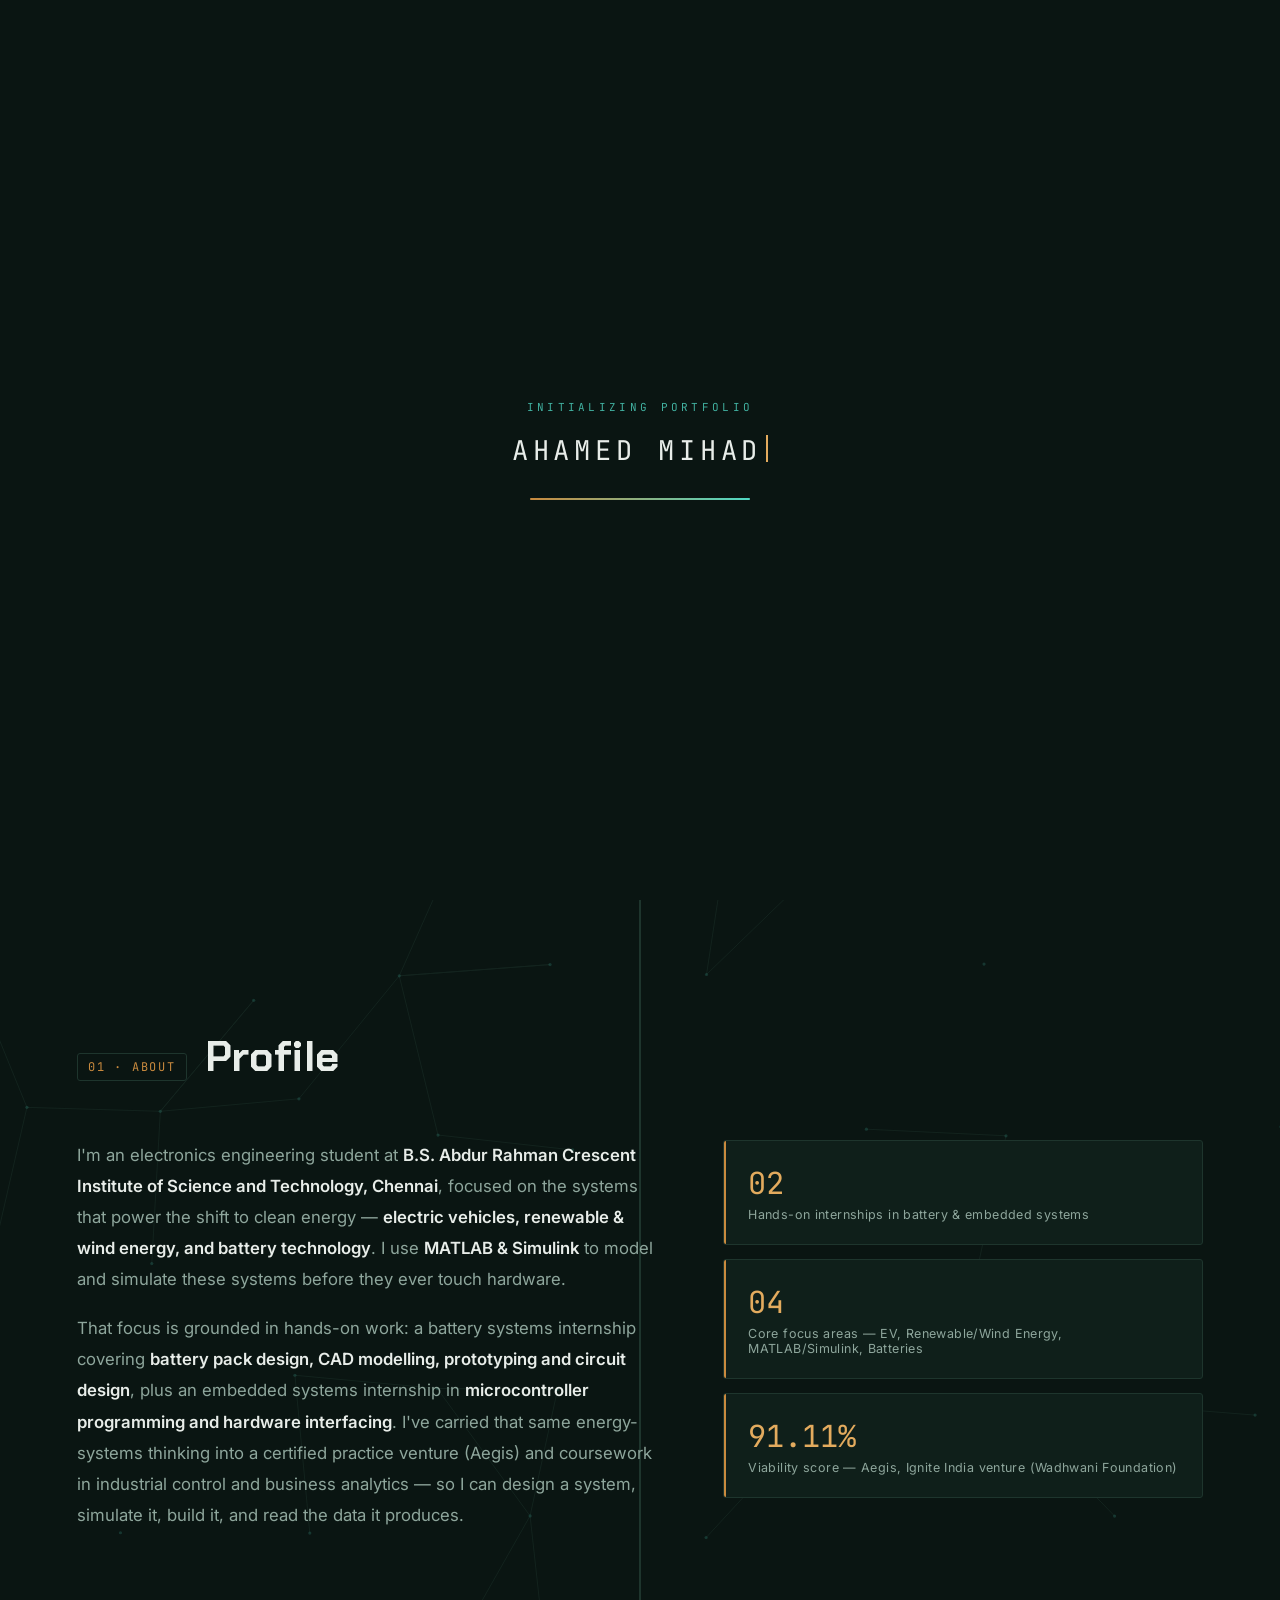
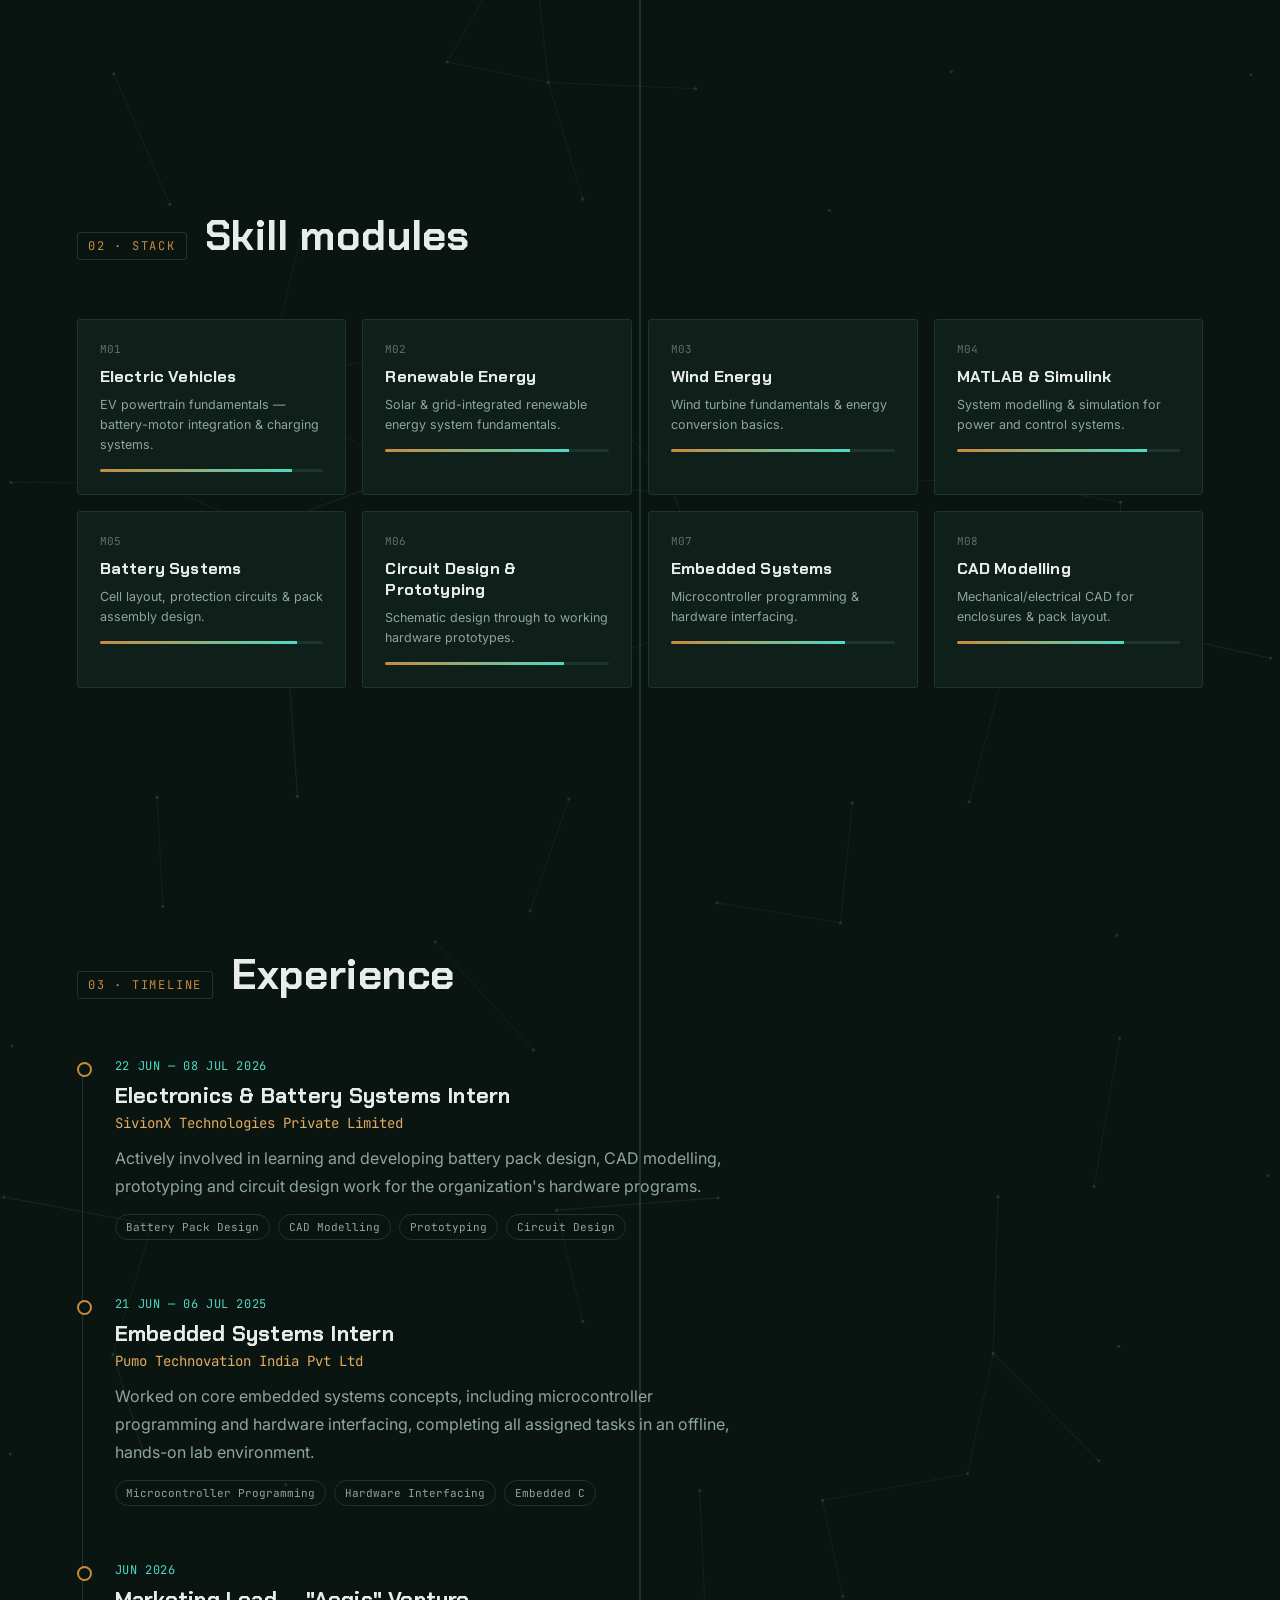
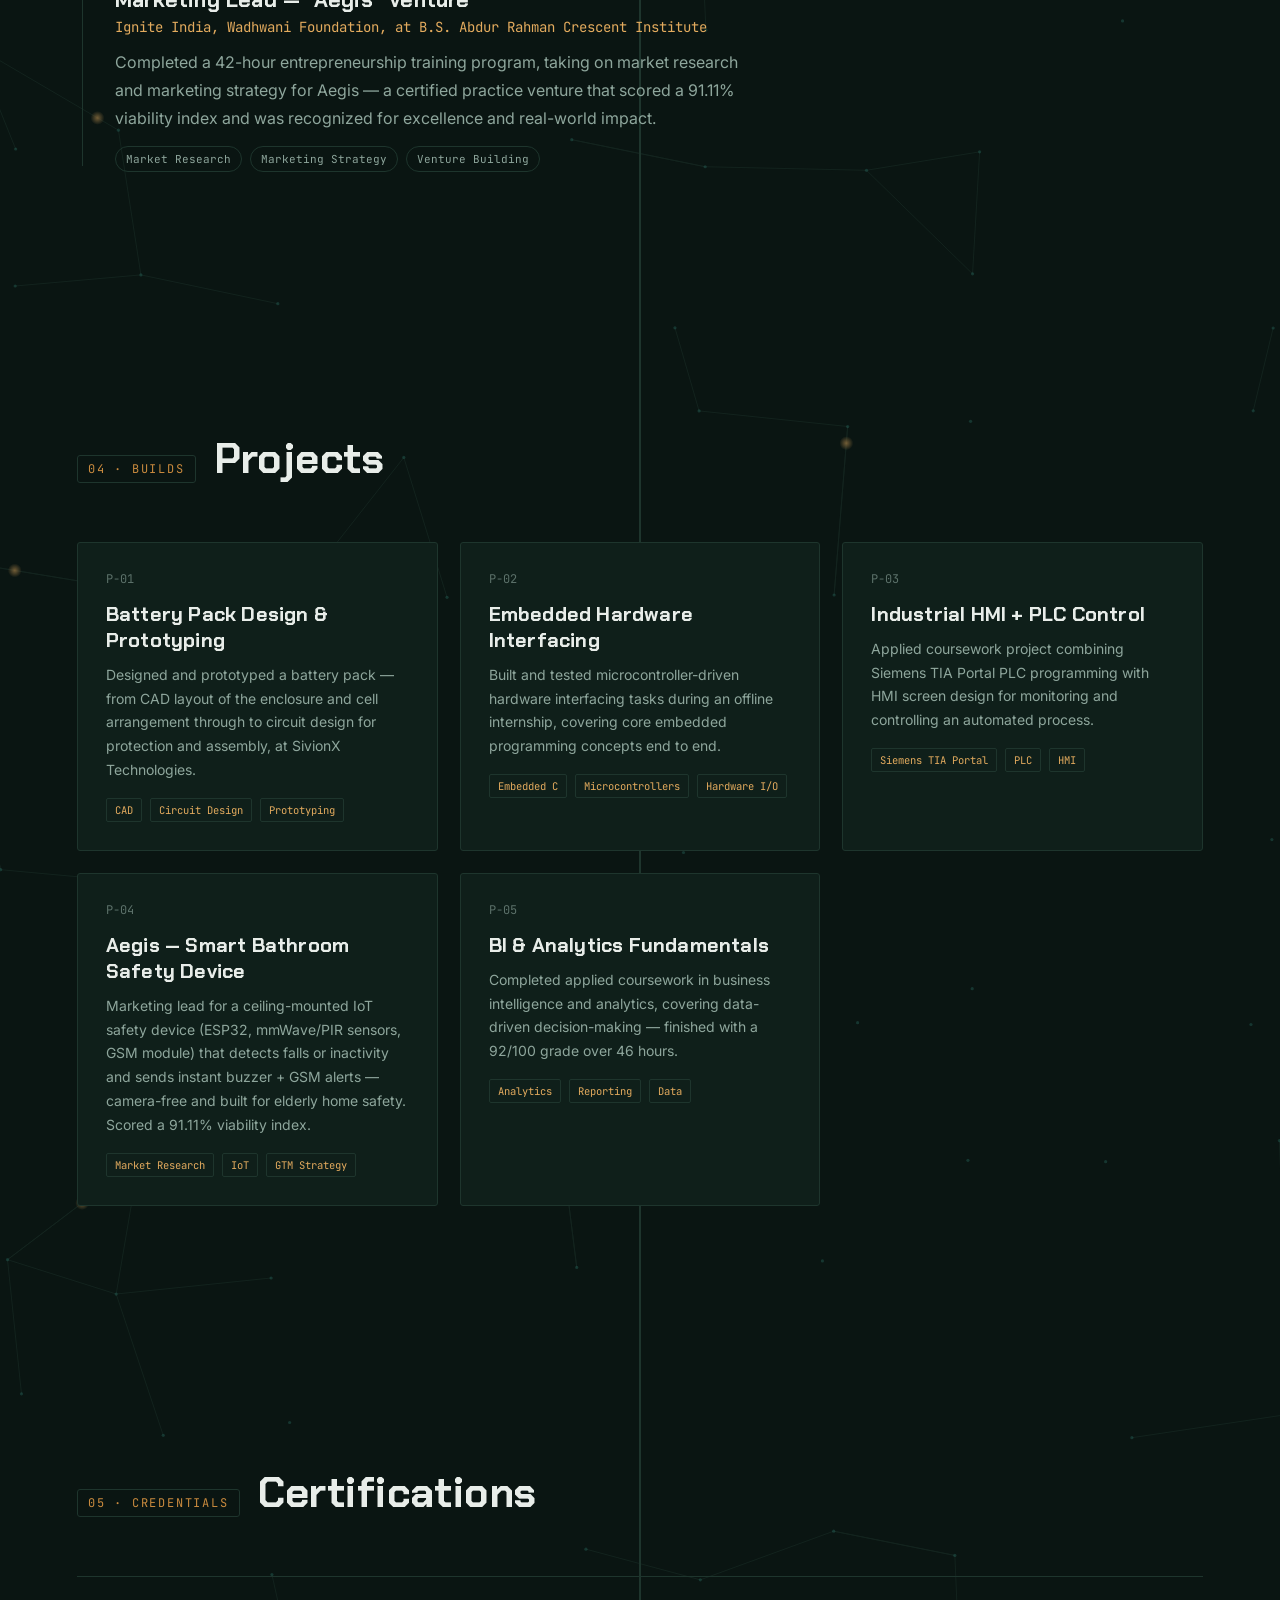
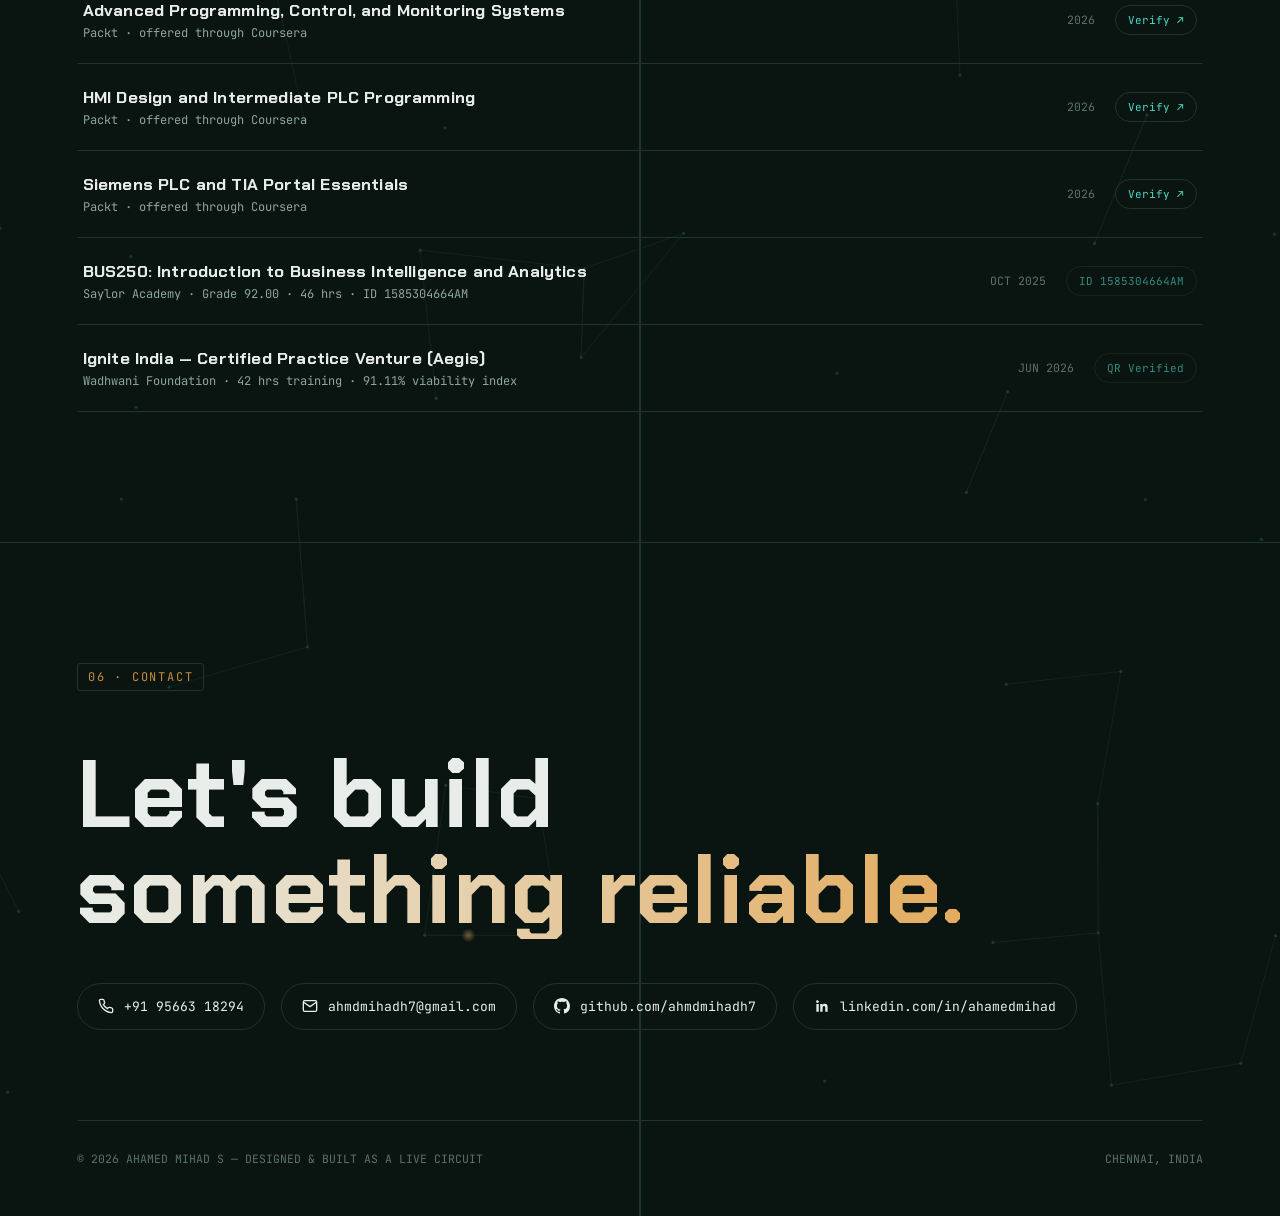
==== commit 8771db31: "New commit" ====
--- a/Ahamed Mihadh.html
+++ b/Ahamed Mihadh.html
@@ -31,7 +31,7 @@
     cursor:none;
     position:relative;
   }
-  ::selection{ background:var(--copper); color:#0a1512; }
+  ::selection{ background:var(--copper); color:#0a1512; } 
 
   @media (prefers-reduced-motion: reduce){
     *{ animation-duration:0.001ms !important; animation-iteration-count:1 !important; transition-duration:0.001ms !important; scroll-behavior:auto !important; }
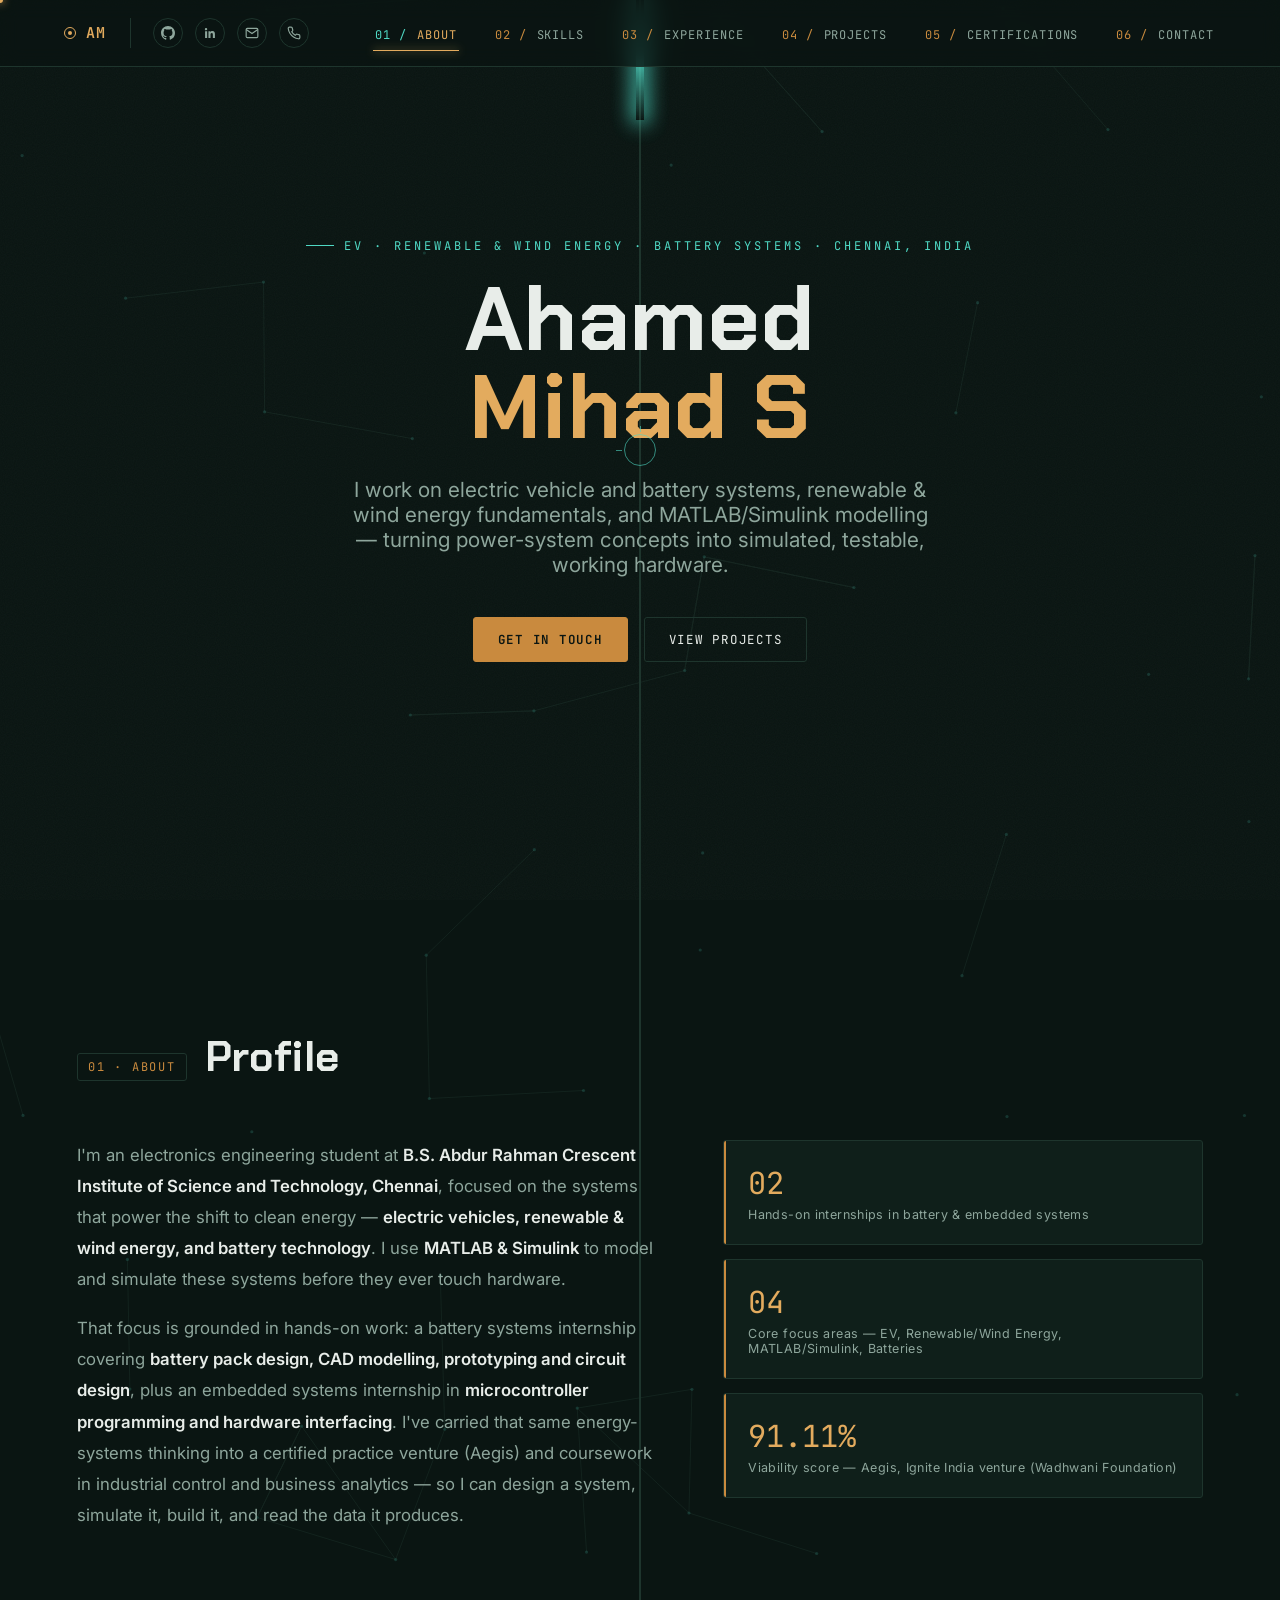
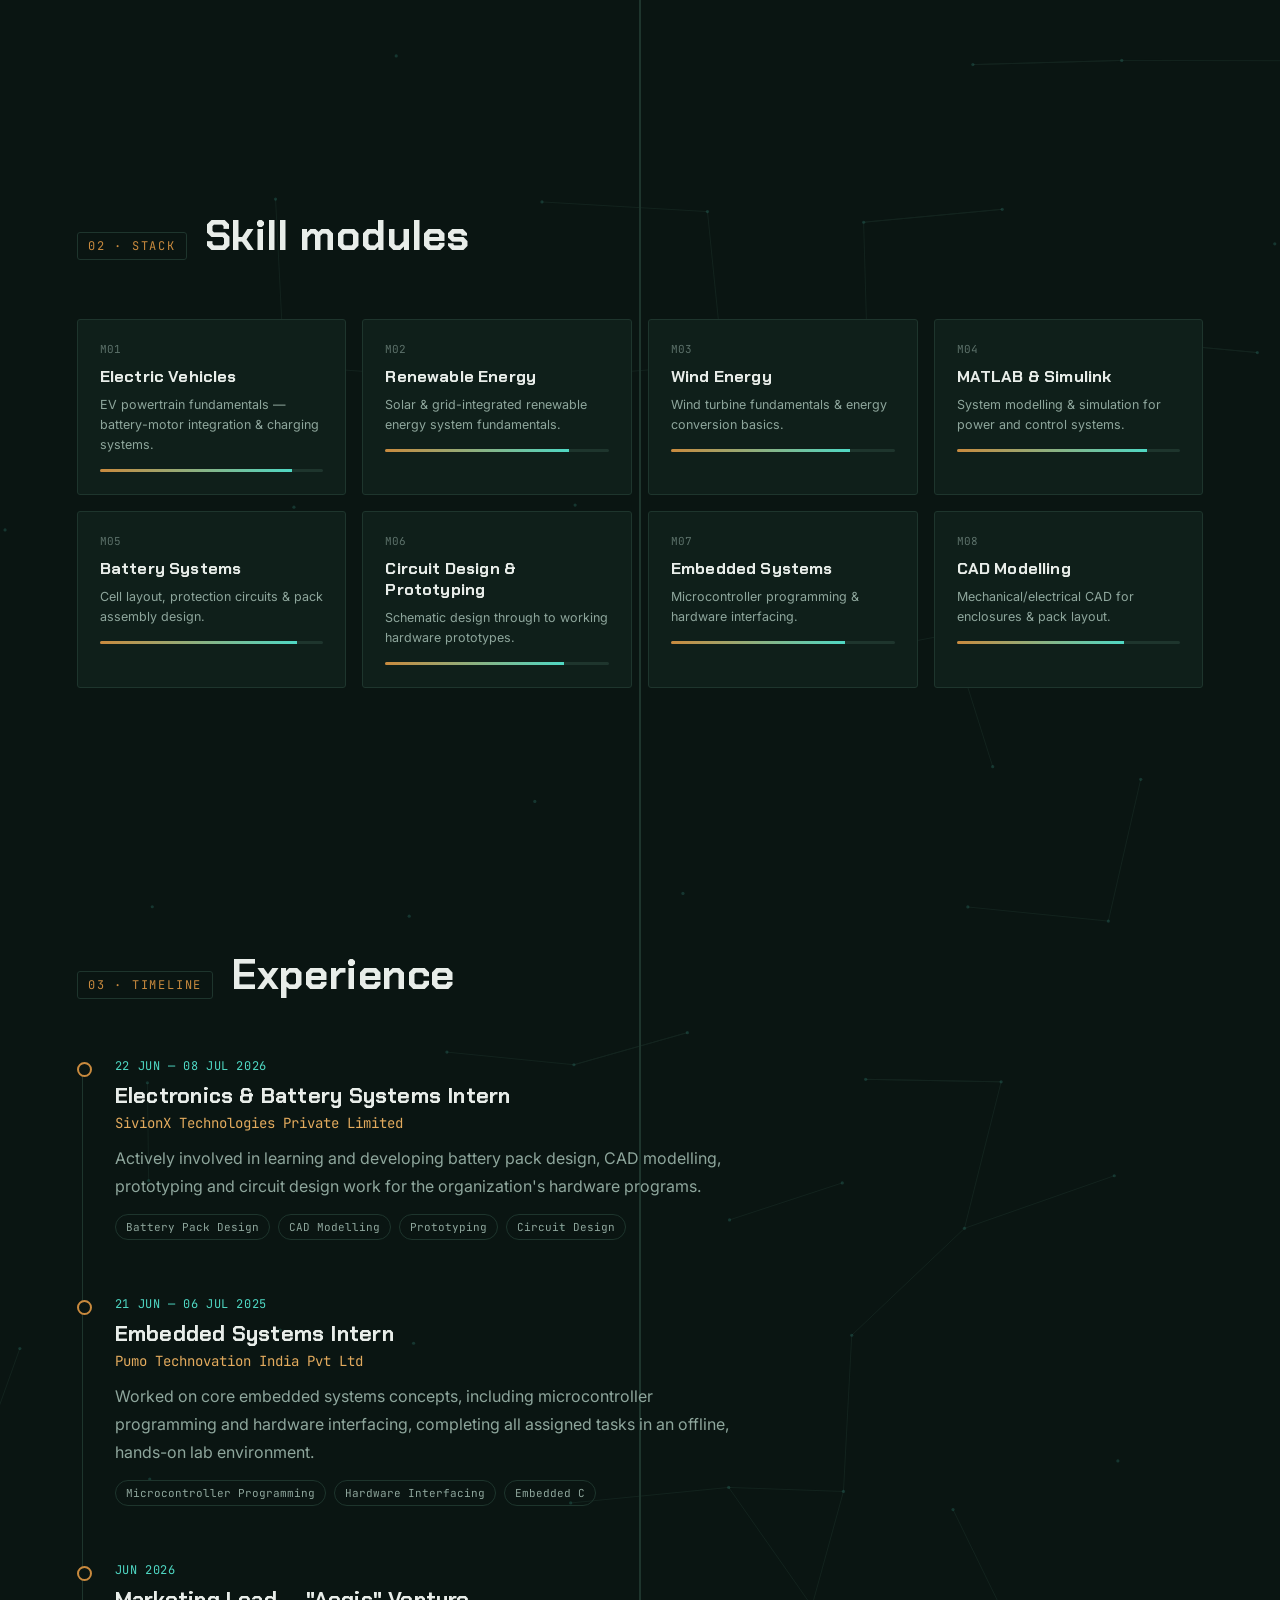
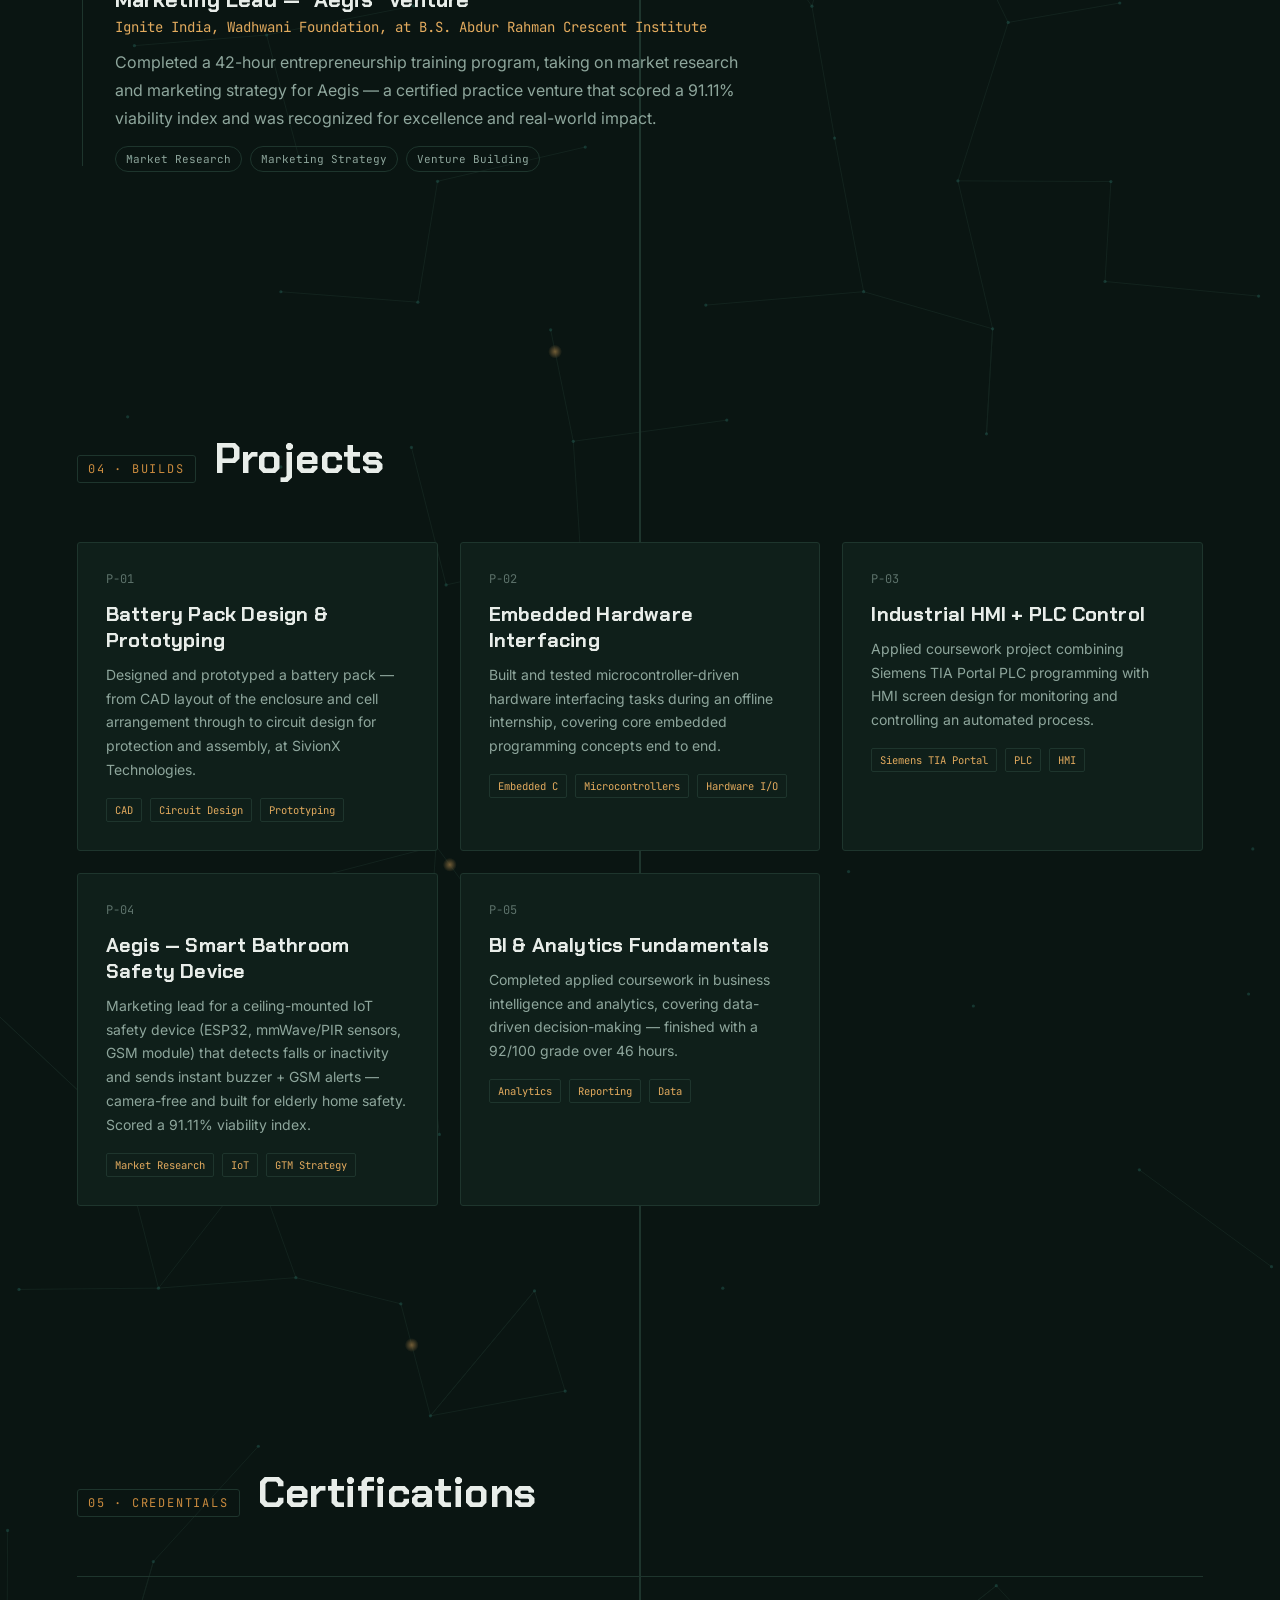
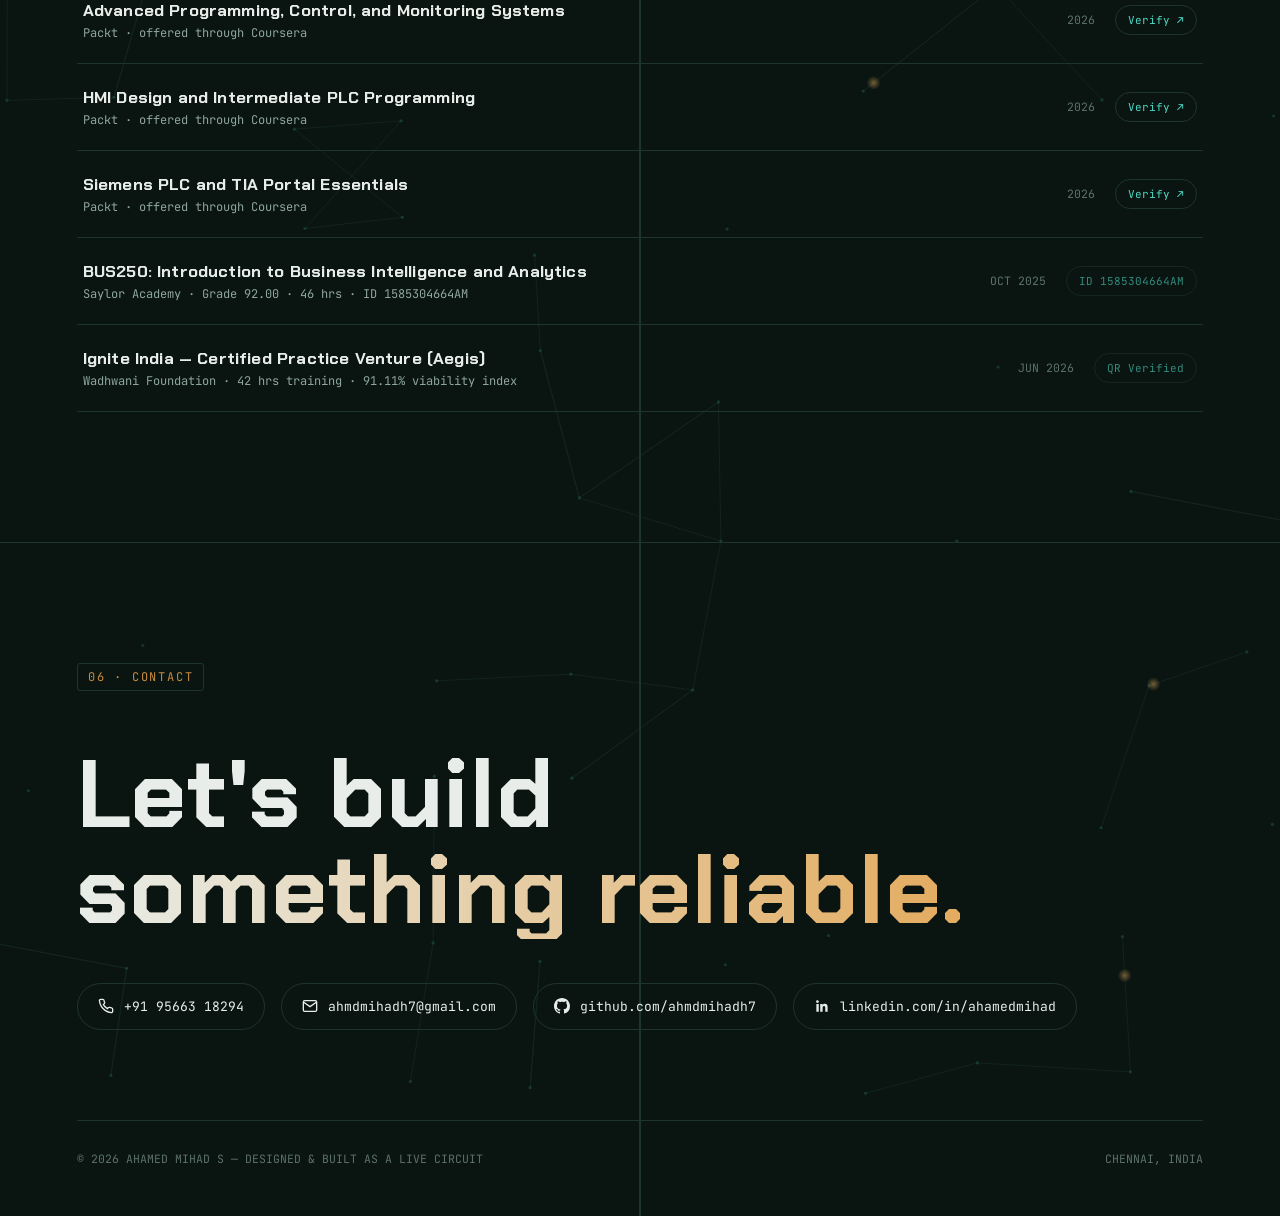
==== commit 5b06e56a: "Initial Portfolio" ====
--- a/Ahamed Mihadh.html
+++ b/Ahamed Mihadh.html
@@ -1,5 +1,5 @@
 <!DOCTYPE html>
-<html lang="en">
+<html lang="en">    
 <head>
 <meta charset="UTF-8">
 <meta name="viewport" content="width=device-width, initial-scale=1.0">
@@ -42,7 +42,6 @@
   body.loaded{ overflow-y:auto; }
   h1,h2,h3,h4{ font-family:'Chakra Petch', sans-serif; letter-spacing:0.01em; }
   .mono{ font-family:'JetBrains Mono', monospace; }
-
   /* ================= custom cursor ================= */
   #cursor-dot, #cursor-ring{
     position:fixed; top:0; left:0; pointer-events:none; z-index:9999;
@@ -752,4 +751,4 @@
 window.addEventListener('resize', ()=>{ clearTimeout(window._rt); window._rt=setTimeout(()=>{ resize(); buildNetwork(); }, 300); });
 </script>
 </body>
-</html>
+</html>
